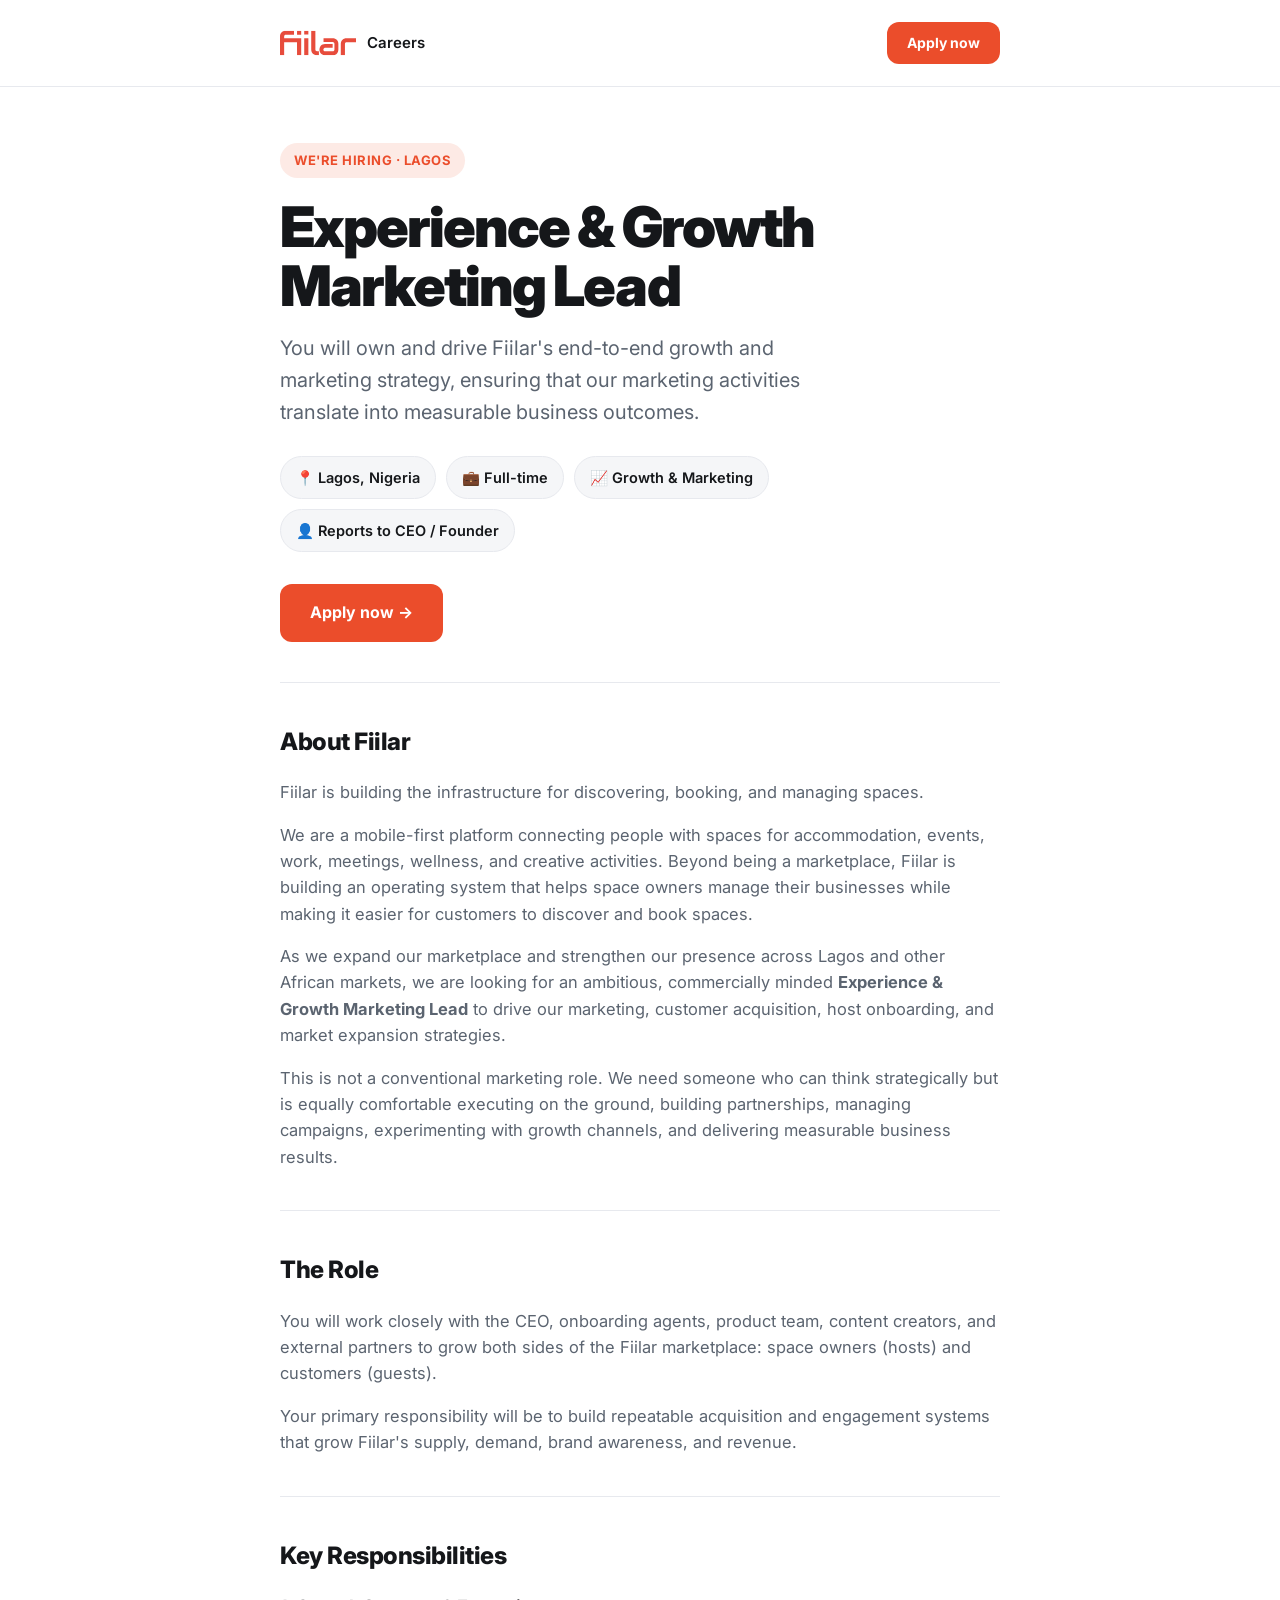
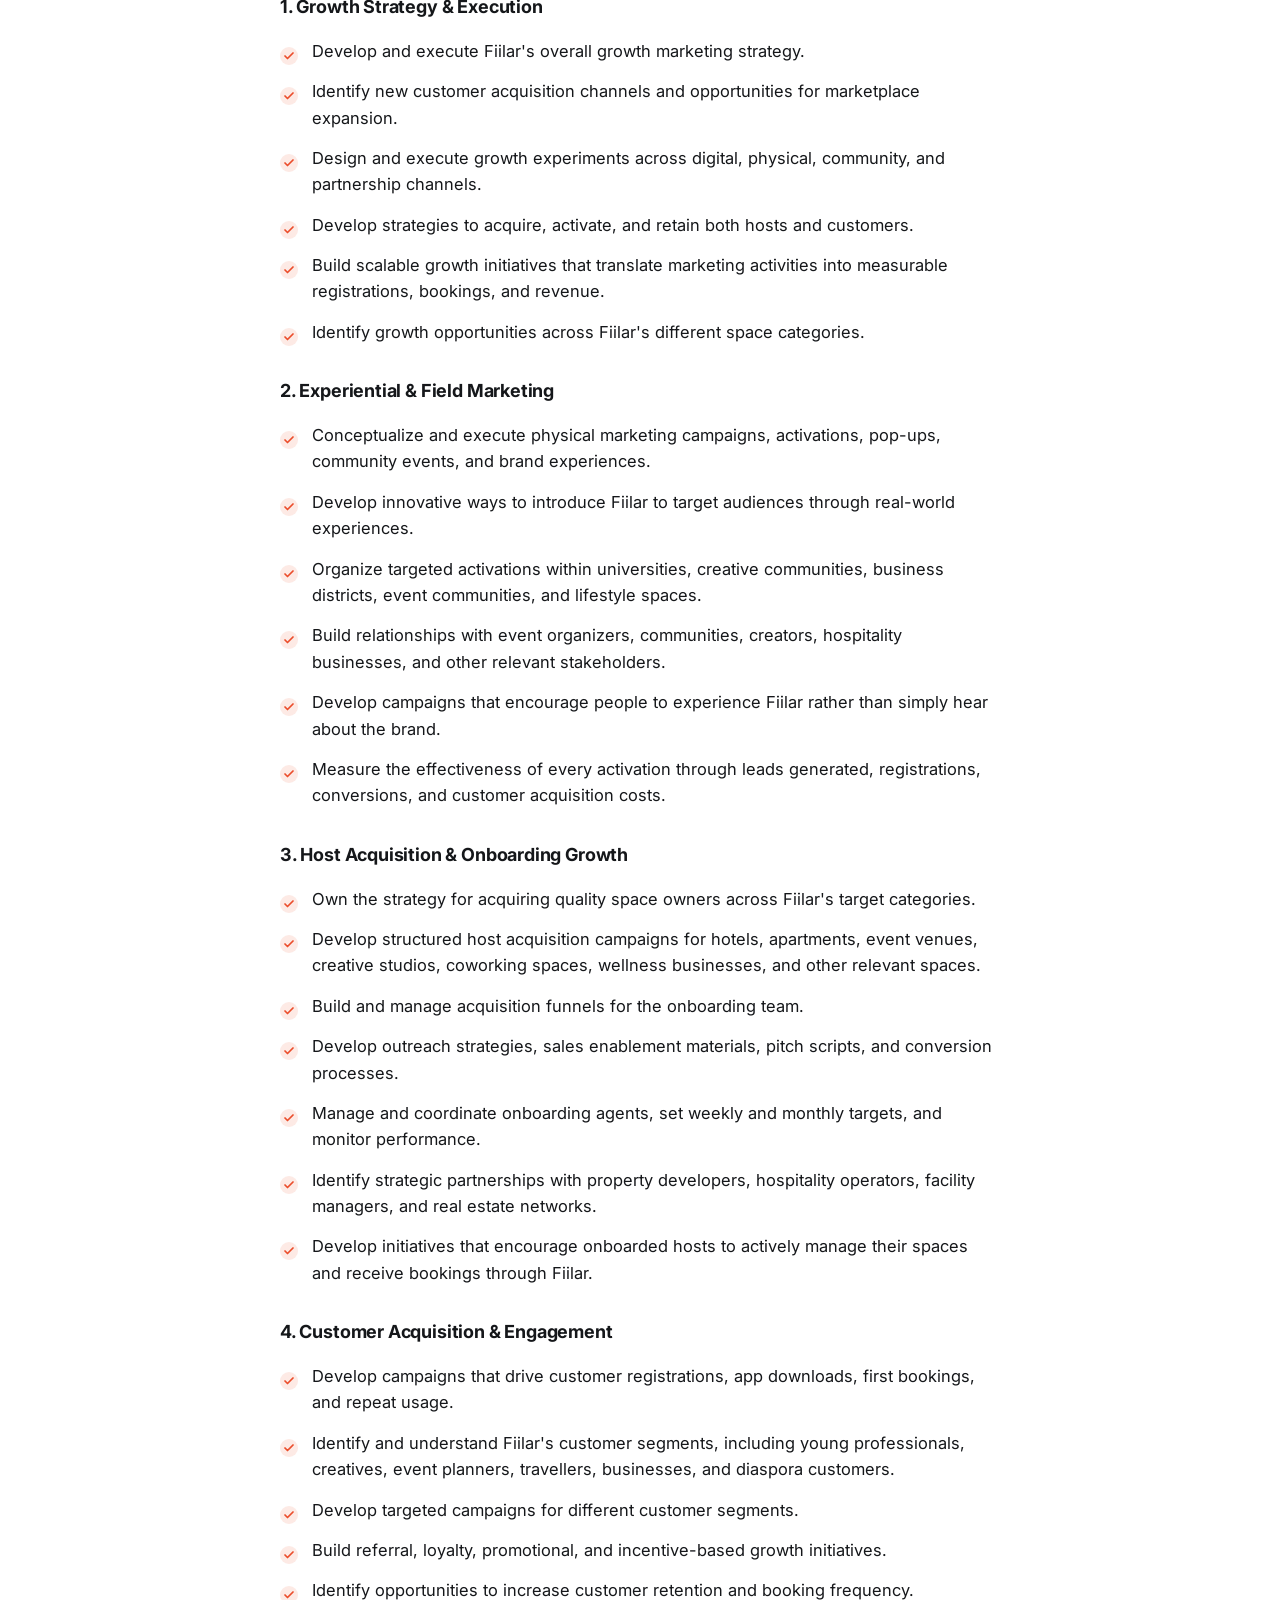
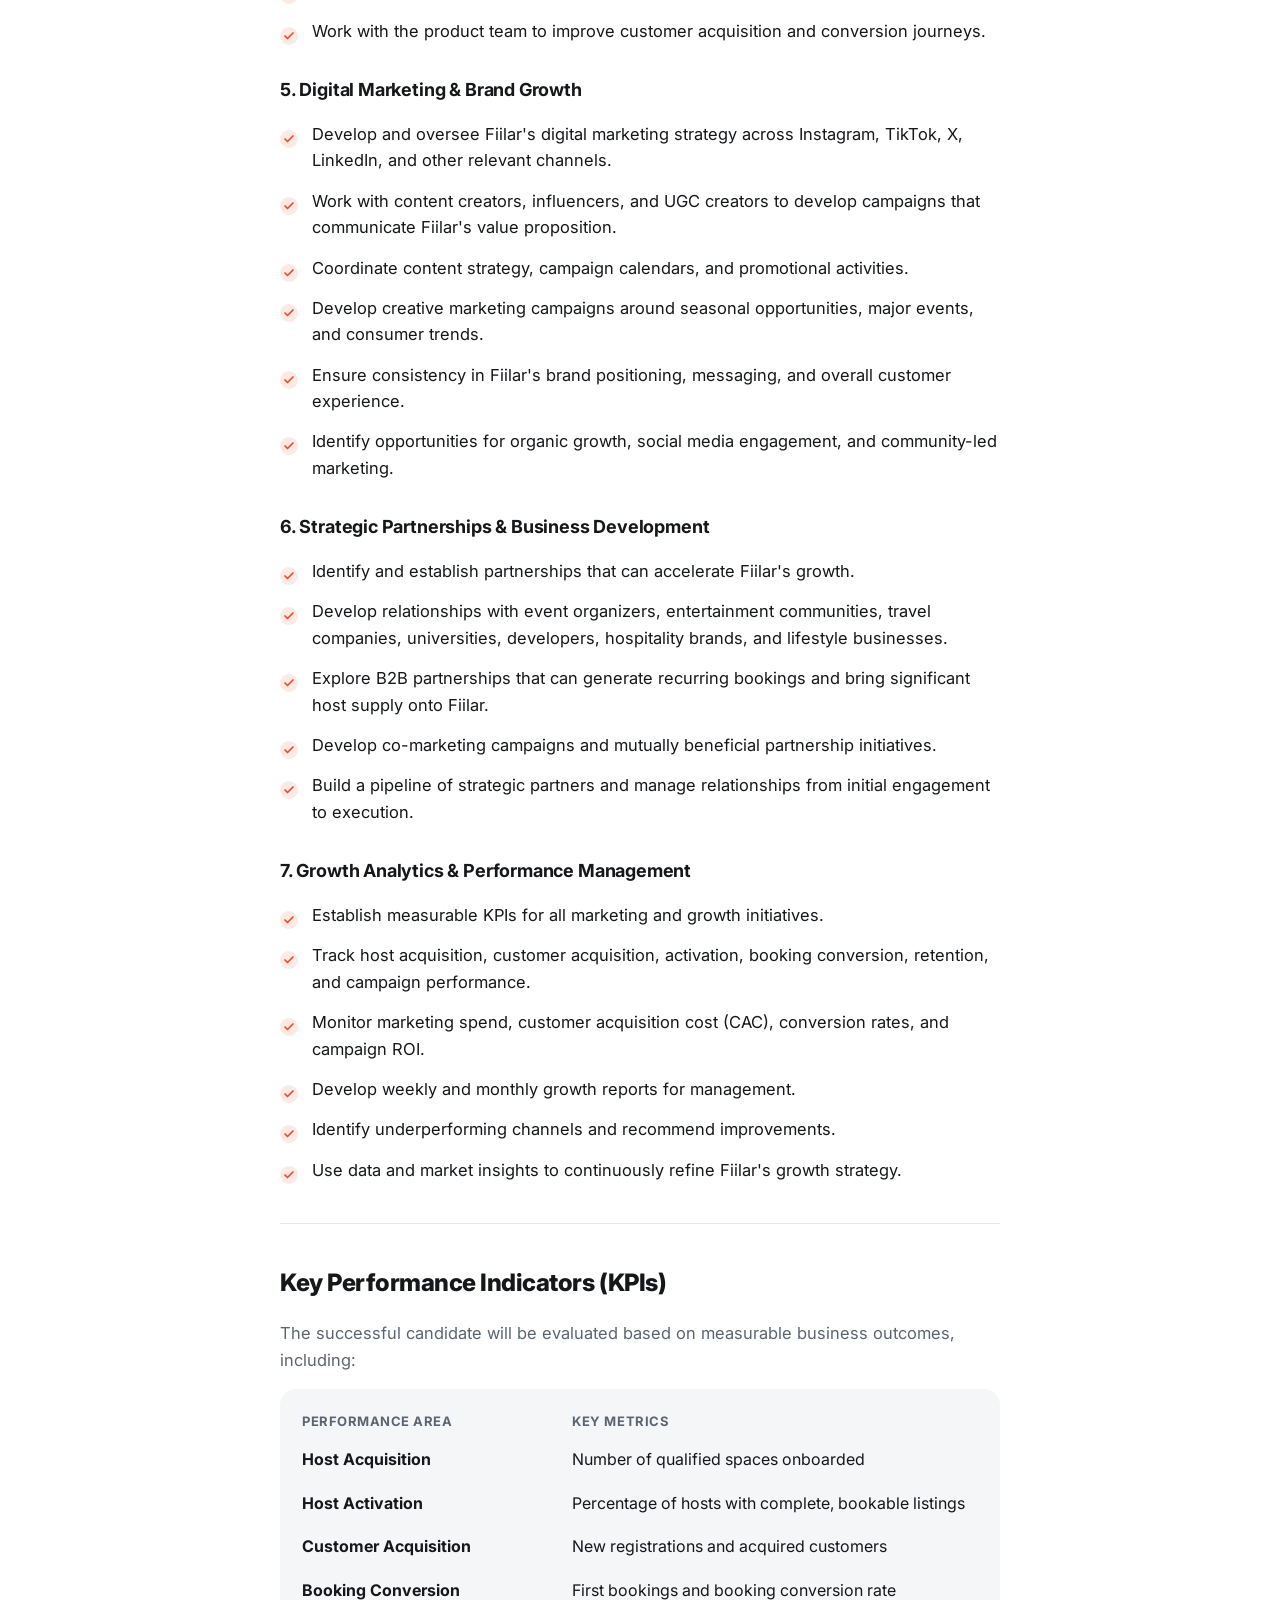
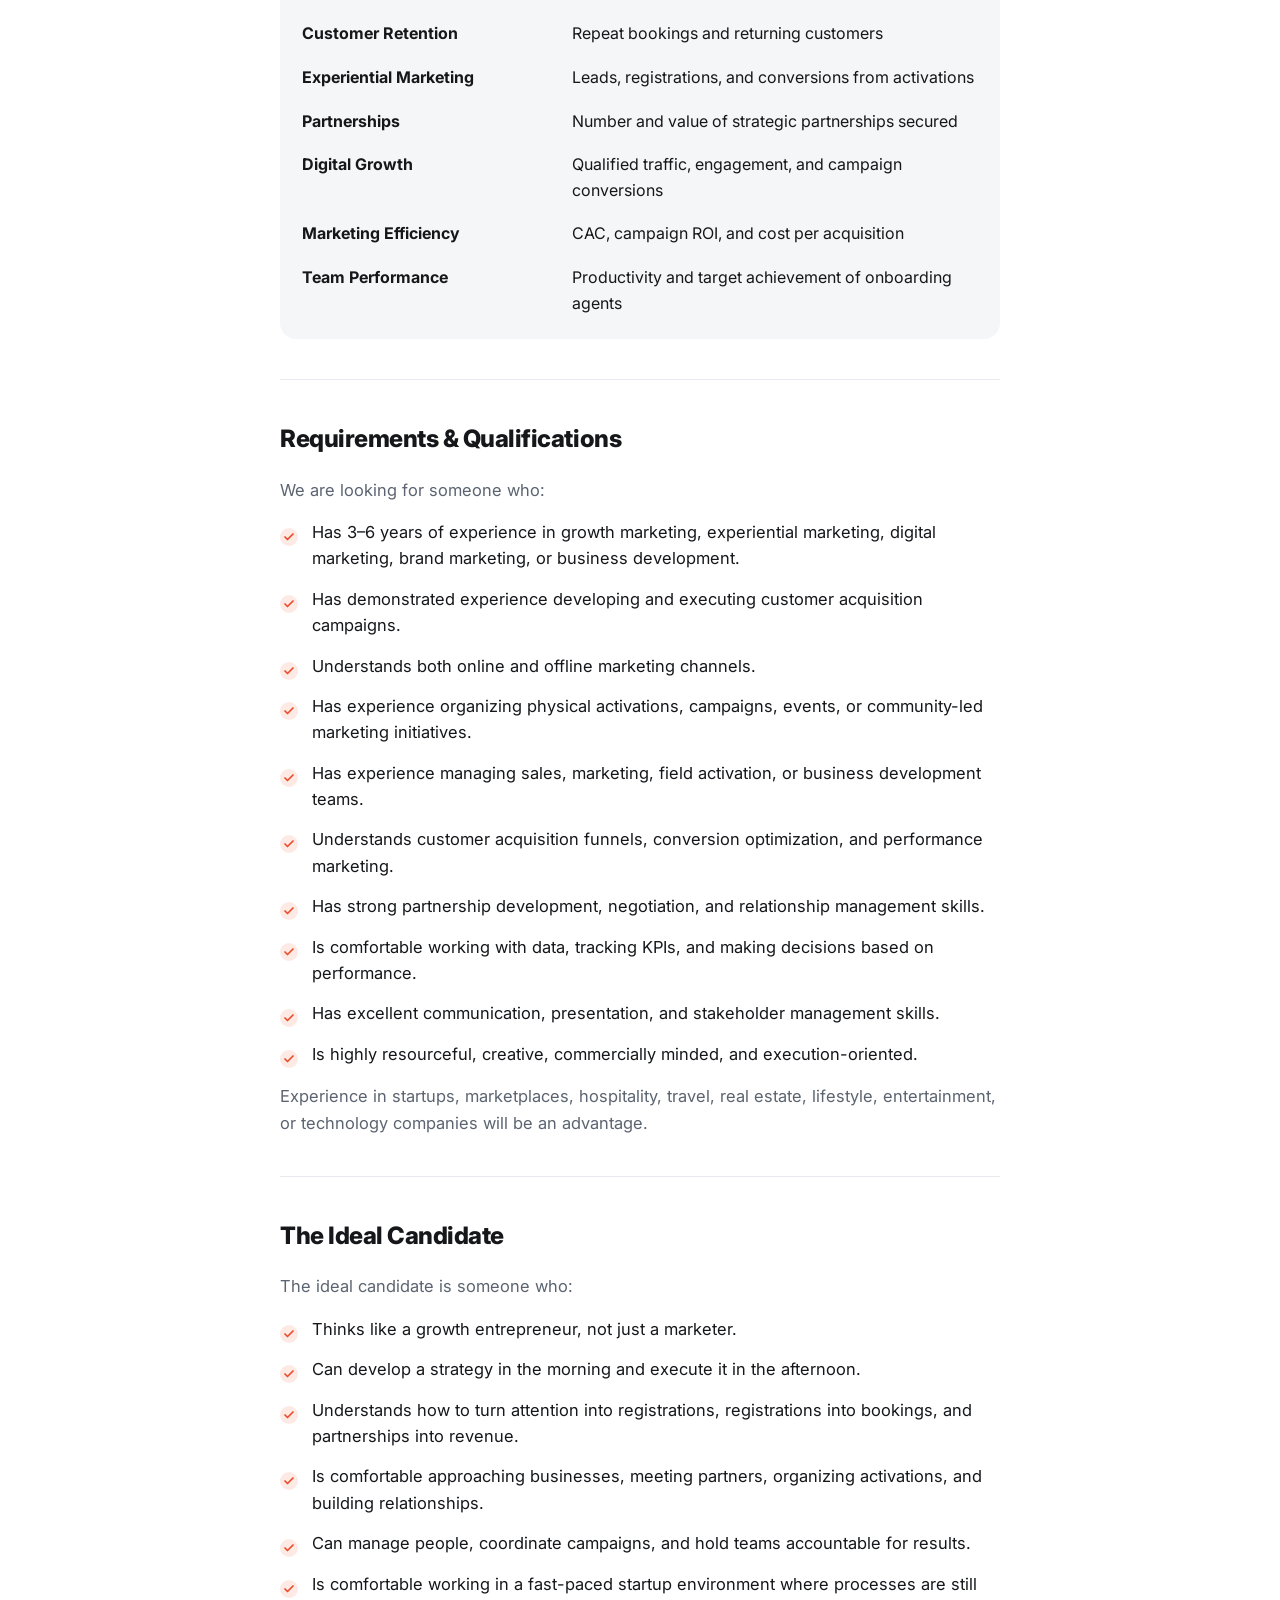
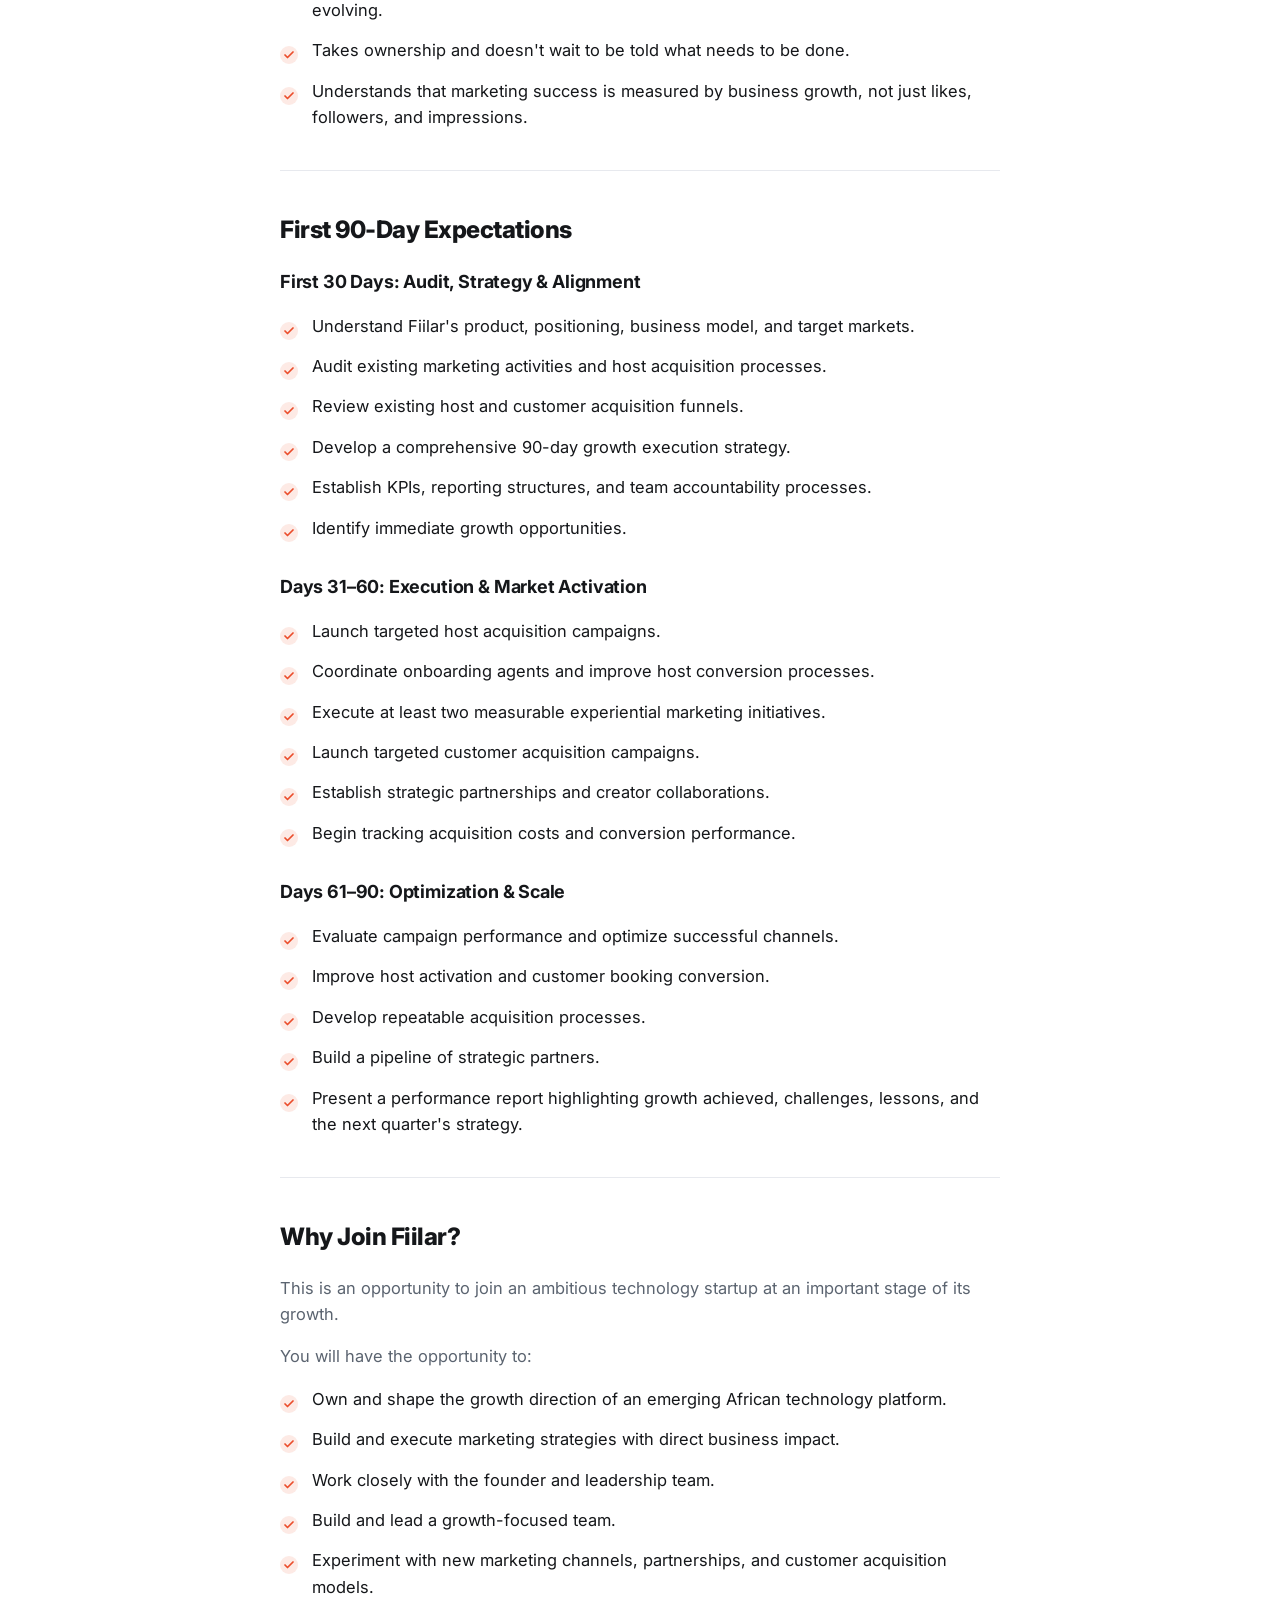
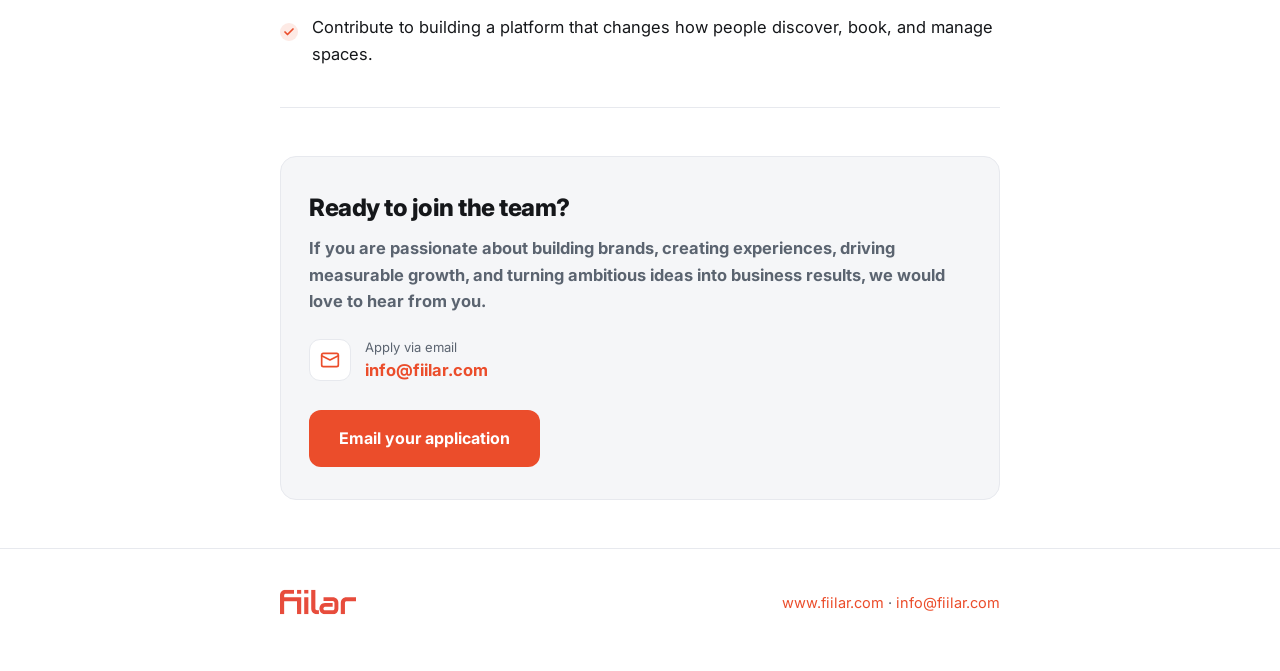
==== experience-growth-marketing-lead/index.html @ dc40046b "Add Experience & Growth Marketing Lead role and an open roles list The site was one hand-written pag" ====
<!DOCTYPE html>
<!-- Generated by build.mjs from jobs.mjs. Edit those, then run: node build.mjs -->
<html lang="en">
<head>
  <meta charset="UTF-8" />
  <meta name="viewport" content="width=device-width, initial-scale=1.0" />
  <title>Experience &amp; Growth Marketing Lead · Fiilar Careers (Lagos)</title>
  <link rel="icon" type="image/png" href="../logo-icon.png" />
  <meta name="description" content="Fiilar is hiring an Experience &amp; Growth Marketing Lead in Lagos. Full-time, reporting to the CEO. Own and drive Fiilar's end-to-end growth and marketing strategy. Apply now." />

  <meta property="og:title" content="We're hiring: Experience &amp; Growth Marketing Lead at Fiilar" />
  <meta property="og:description" content="Full-time · Lagos · Reports to the CEO. Own Fiilar's growth and marketing. Apply today." />
  <meta property="og:type" content="website" />

  <link rel="preconnect" href="https://fonts.googleapis.com" />
  <link rel="preconnect" href="https://fonts.gstatic.com" crossorigin />
  <link href="https://fonts.googleapis.com/css2?family=Inter:wght@400;500;600;700;800;900&display=swap" rel="stylesheet" />
  <link rel="stylesheet" href="../styles.css" />
</head>
<body>

  <header>
    <div class="wrap header-row">
      <a class="logo" href="../"><img src="../logo.svg" alt="Fiilar" /><span>Careers</span></a>
      <a class="cta" style="margin:0; padding:10px 20px; font-size:14px;" href="#apply">Apply now</a>
    </div>
  </header>

  <main>
    <div class="wrap">
      <section class="hero">
        <span class="tag">We're hiring · Lagos</span>
        <h1>Experience &amp; Growth Marketing Lead</h1>
        <p class="lede">You will own and drive Fiilar's end-to-end growth and marketing strategy, ensuring that our marketing activities translate into measurable business outcomes.</p>

        <div class="chips">
          <span class="chip">📍 Lagos, Nigeria</span>
          <span class="chip">💼 Full-time</span>
          <span class="chip">📈 Growth &amp; Marketing</span>
          <span class="chip">👤 Reports to CEO / Founder</span>
        </div>

        <a class="cta" href="#apply">Apply now →</a>
      </section>

      <section class="block">
        <h2>About Fiilar</h2>
        <p>Fiilar is building the infrastructure for discovering, booking, and managing spaces.</p>
        <p>We are a mobile-first platform connecting people with spaces for accommodation, events, work, meetings, wellness, and creative activities. Beyond being a marketplace, Fiilar is building an operating system that helps space owners manage their businesses while making it easier for customers to discover and book spaces.</p>
        <p>As we expand our marketplace and strengthen our presence across Lagos and other African markets, we are looking for an ambitious, commercially minded <strong>Experience &amp; Growth Marketing Lead</strong> to drive our marketing, customer acquisition, host onboarding, and market expansion strategies.</p>
        <p>This is not a conventional marketing role. We need someone who can think strategically but is equally comfortable executing on the ground, building partnerships, managing campaigns, experimenting with growth channels, and delivering measurable business results.</p>
      </section>

      <section class="block">
        <h2>The Role</h2>
        <p>You will work closely with the CEO, onboarding agents, product team, content creators, and external partners to grow both sides of the Fiilar marketplace: space owners (hosts) and customers (guests).</p>
        <p>Your primary responsibility will be to build repeatable acquisition and engagement systems that grow Fiilar's supply, demand, brand awareness, and revenue.</p>
      </section>

      <section class="block">
        <h2>Key Responsibilities</h2>
        <h3>1. Growth Strategy &amp; Execution</h3>
        <ul class="list">
          <li>Develop and execute Fiilar's overall growth marketing strategy.</li>
          <li>Identify new customer acquisition channels and opportunities for marketplace expansion.</li>
          <li>Design and execute growth experiments across digital, physical, community, and partnership channels.</li>
          <li>Develop strategies to acquire, activate, and retain both hosts and customers.</li>
          <li>Build scalable growth initiatives that translate marketing activities into measurable registrations, bookings, and revenue.</li>
          <li>Identify growth opportunities across Fiilar's different space categories.</li>
        </ul>
        <h3>2. Experiential &amp; Field Marketing</h3>
        <ul class="list">
          <li>Conceptualize and execute physical marketing campaigns, activations, pop-ups, community events, and brand experiences.</li>
          <li>Develop innovative ways to introduce Fiilar to target audiences through real-world experiences.</li>
          <li>Organize targeted activations within universities, creative communities, business districts, event communities, and lifestyle spaces.</li>
          <li>Build relationships with event organizers, communities, creators, hospitality businesses, and other relevant stakeholders.</li>
          <li>Develop campaigns that encourage people to experience Fiilar rather than simply hear about the brand.</li>
          <li>Measure the effectiveness of every activation through leads generated, registrations, conversions, and customer acquisition costs.</li>
        </ul>
        <h3>3. Host Acquisition &amp; Onboarding Growth</h3>
        <ul class="list">
          <li>Own the strategy for acquiring quality space owners across Fiilar's target categories.</li>
          <li>Develop structured host acquisition campaigns for hotels, apartments, event venues, creative studios, coworking spaces, wellness businesses, and other relevant spaces.</li>
          <li>Build and manage acquisition funnels for the onboarding team.</li>
          <li>Develop outreach strategies, sales enablement materials, pitch scripts, and conversion processes.</li>
          <li>Manage and coordinate onboarding agents, set weekly and monthly targets, and monitor performance.</li>
          <li>Identify strategic partnerships with property developers, hospitality operators, facility managers, and real estate networks.</li>
          <li>Develop initiatives that encourage onboarded hosts to actively manage their spaces and receive bookings through Fiilar.</li>
        </ul>
        <h3>4. Customer Acquisition &amp; Engagement</h3>
        <ul class="list">
          <li>Develop campaigns that drive customer registrations, app downloads, first bookings, and repeat usage.</li>
          <li>Identify and understand Fiilar's customer segments, including young professionals, creatives, event planners, travellers, businesses, and diaspora customers.</li>
          <li>Develop targeted campaigns for different customer segments.</li>
          <li>Build referral, loyalty, promotional, and incentive-based growth initiatives.</li>
          <li>Identify opportunities to increase customer retention and booking frequency.</li>
          <li>Work with the product team to improve customer acquisition and conversion journeys.</li>
        </ul>
        <h3>5. Digital Marketing &amp; Brand Growth</h3>
        <ul class="list">
          <li>Develop and oversee Fiilar's digital marketing strategy across Instagram, TikTok, X, LinkedIn, and other relevant channels.</li>
          <li>Work with content creators, influencers, and UGC creators to develop campaigns that communicate Fiilar's value proposition.</li>
          <li>Coordinate content strategy, campaign calendars, and promotional activities.</li>
          <li>Develop creative marketing campaigns around seasonal opportunities, major events, and consumer trends.</li>
          <li>Ensure consistency in Fiilar's brand positioning, messaging, and overall customer experience.</li>
          <li>Identify opportunities for organic growth, social media engagement, and community-led marketing.</li>
        </ul>
        <h3>6. Strategic Partnerships &amp; Business Development</h3>
        <ul class="list">
          <li>Identify and establish partnerships that can accelerate Fiilar's growth.</li>
          <li>Develop relationships with event organizers, entertainment communities, travel companies, universities, developers, hospitality brands, and lifestyle businesses.</li>
          <li>Explore B2B partnerships that can generate recurring bookings and bring significant host supply onto Fiilar.</li>
          <li>Develop co-marketing campaigns and mutually beneficial partnership initiatives.</li>
          <li>Build a pipeline of strategic partners and manage relationships from initial engagement to execution.</li>
        </ul>
        <h3>7. Growth Analytics &amp; Performance Management</h3>
        <ul class="list">
          <li>Establish measurable KPIs for all marketing and growth initiatives.</li>
          <li>Track host acquisition, customer acquisition, activation, booking conversion, retention, and campaign performance.</li>
          <li>Monitor marketing spend, customer acquisition cost (CAC), conversion rates, and campaign ROI.</li>
          <li>Develop weekly and monthly growth reports for management.</li>
          <li>Identify underperforming channels and recommend improvements.</li>
          <li>Use data and market insights to continuously refine Fiilar's growth strategy.</li>
        </ul>
      </section>

      <section class="block">
        <h2>Key Performance Indicators (KPIs)</h2>
        <p>The successful candidate will be evaluated based on measurable business outcomes, including:</p>
        <div class="table-wrap">
          <table class="data-table">
            <thead><tr><th>Performance Area</th><th>Key Metrics</th></tr></thead>
            <tbody>
              <tr><td>Host Acquisition</td><td>Number of qualified spaces onboarded</td></tr>
              <tr><td>Host Activation</td><td>Percentage of hosts with complete, bookable listings</td></tr>
              <tr><td>Customer Acquisition</td><td>New registrations and acquired customers</td></tr>
              <tr><td>Booking Conversion</td><td>First bookings and booking conversion rate</td></tr>
              <tr><td>Customer Retention</td><td>Repeat bookings and returning customers</td></tr>
              <tr><td>Experiential Marketing</td><td>Leads, registrations, and conversions from activations</td></tr>
              <tr><td>Partnerships</td><td>Number and value of strategic partnerships secured</td></tr>
              <tr><td>Digital Growth</td><td>Qualified traffic, engagement, and campaign conversions</td></tr>
              <tr><td>Marketing Efficiency</td><td>CAC, campaign ROI, and cost per acquisition</td></tr>
              <tr><td>Team Performance</td><td>Productivity and target achievement of onboarding agents</td></tr>
            </tbody>
          </table>
        </div>
      </section>

      <section class="block">
        <h2>Requirements &amp; Qualifications</h2>
        <p>We are looking for someone who:</p>
        <ul class="list">
          <li>Has 3–6 years of experience in growth marketing, experiential marketing, digital marketing, brand marketing, or business development.</li>
          <li>Has demonstrated experience developing and executing customer acquisition campaigns.</li>
          <li>Understands both online and offline marketing channels.</li>
          <li>Has experience organizing physical activations, campaigns, events, or community-led marketing initiatives.</li>
          <li>Has experience managing sales, marketing, field activation, or business development teams.</li>
          <li>Understands customer acquisition funnels, conversion optimization, and performance marketing.</li>
          <li>Has strong partnership development, negotiation, and relationship management skills.</li>
          <li>Is comfortable working with data, tracking KPIs, and making decisions based on performance.</li>
          <li>Has excellent communication, presentation, and stakeholder management skills.</li>
          <li>Is highly resourceful, creative, commercially minded, and execution-oriented.</li>
        </ul>
        <p>Experience in startups, marketplaces, hospitality, travel, real estate, lifestyle, entertainment, or technology companies will be an advantage.</p>
      </section>

      <section class="block">
        <h2>The Ideal Candidate</h2>
        <p>The ideal candidate is someone who:</p>
        <ul class="list">
          <li>Thinks like a growth entrepreneur, not just a marketer.</li>
          <li>Can develop a strategy in the morning and execute it in the afternoon.</li>
          <li>Understands how to turn attention into registrations, registrations into bookings, and partnerships into revenue.</li>
          <li>Is comfortable approaching businesses, meeting partners, organizing activations, and building relationships.</li>
          <li>Can manage people, coordinate campaigns, and hold teams accountable for results.</li>
          <li>Is comfortable working in a fast-paced startup environment where processes are still evolving.</li>
          <li>Takes ownership and doesn't wait to be told what needs to be done.</li>
          <li>Understands that marketing success is measured by business growth, not just likes, followers, and impressions.</li>
        </ul>
      </section>

      <section class="block">
        <h2>First 90-Day Expectations</h2>
        <h3>First 30 Days: Audit, Strategy &amp; Alignment</h3>
        <ul class="list">
          <li>Understand Fiilar's product, positioning, business model, and target markets.</li>
          <li>Audit existing marketing activities and host acquisition processes.</li>
          <li>Review existing host and customer acquisition funnels.</li>
          <li>Develop a comprehensive 90-day growth execution strategy.</li>
          <li>Establish KPIs, reporting structures, and team accountability processes.</li>
          <li>Identify immediate growth opportunities.</li>
        </ul>
        <h3>Days 31–60: Execution &amp; Market Activation</h3>
        <ul class="list">
          <li>Launch targeted host acquisition campaigns.</li>
          <li>Coordinate onboarding agents and improve host conversion processes.</li>
          <li>Execute at least two measurable experiential marketing initiatives.</li>
          <li>Launch targeted customer acquisition campaigns.</li>
          <li>Establish strategic partnerships and creator collaborations.</li>
          <li>Begin tracking acquisition costs and conversion performance.</li>
        </ul>
        <h3>Days 61–90: Optimization &amp; Scale</h3>
        <ul class="list">
          <li>Evaluate campaign performance and optimize successful channels.</li>
          <li>Improve host activation and customer booking conversion.</li>
          <li>Develop repeatable acquisition processes.</li>
          <li>Build a pipeline of strategic partners.</li>
          <li>Present a performance report highlighting growth achieved, challenges, lessons, and the next quarter's strategy.</li>
        </ul>
      </section>

      <section class="block">
        <h2>Why Join Fiilar?</h2>
        <p>This is an opportunity to join an ambitious technology startup at an important stage of its growth.</p>
        <p>You will have the opportunity to:</p>
        <ul class="list">
          <li>Own and shape the growth direction of an emerging African technology platform.</li>
          <li>Build and execute marketing strategies with direct business impact.</li>
          <li>Work closely with the founder and leadership team.</li>
          <li>Build and lead a growth-focused team.</li>
          <li>Experiment with new marketing channels, partnerships, and customer acquisition models.</li>
          <li>Contribute to building a platform that changes how people discover, book, and manage spaces.</li>
        </ul>
      </section>

      <section class="block" id="apply">
        <div class="apply-card">
          <h2>Ready to join the team?</h2>
          <p><strong>If you are passionate about building brands, creating experiences, driving measurable growth, and turning ambitious ideas into business results, we would love to hear from you.</strong></p>

          <div class="apply-methods">
            <div class="apply-row">
              <div class="ic">
                <svg width="20" height="20" viewBox="0 0 24 24" fill="none" stroke="currentColor" stroke-width="2" stroke-linecap="round" stroke-linejoin="round"><rect x="2" y="4" width="20" height="16" rx="2"/><path d="m22 7-10 5L2 7"/></svg>
              </div>
              <div>
                <div class="label">Apply via email</div>
                <div class="val"><a href="mailto:info@fiilar.com?subject=Application%3A%20Experience%20%26%20Growth%20Marketing%20Lead%20(Lagos)">info@fiilar.com</a></div>
              </div>
            </div>
          </div>

          <div class="btns">
            <a class="cta" style="margin-top:0;" href="mailto:info@fiilar.com?subject=Application%3A%20Experience%20%26%20Growth%20Marketing%20Lead%20(Lagos)&amp;body=Hi%20Fiilar%20team%2C%0A%0AI'd%20like%20to%20apply%20for%20the%20Experience%20%26%20Growth%20Marketing%20Lead%20role.%0A%0AName%3A%0APhone%3A%0ALocation%20in%20Lagos%3A%0AA%20bit%20about%20me%3A%0A">Email your application</a>
          </div>
        </div>
      </section>
    </div>
  </main>

  <footer>
    <div class="wrap footer-row">
      <div class="logo"><img src="../logo.svg" alt="Fiilar" /></div>
      <div>
        <a href="https://www.fiilar.com" target="_blank" rel="noopener">www.fiilar.com</a> ·
        <a href="mailto:info@fiilar.com">info@fiilar.com</a>
      </div>
    </div>
  </footer>

</body>
</html>
---- styles.css ----
:root {
  --brand: #EB4D2B;
  --brand-dark: #cf3f20;
  --ink: #15171a;
  --grey: #5b6470;
  --line: #e7e9ee;
  --bg-soft: #f5f6f8;
  --radius: 16px;
}
* { box-sizing: border-box; margin: 0; padding: 0; }
html { scroll-behavior: smooth; }
body {
  font-family: 'Inter', -apple-system, BlinkMacSystemFont, 'Segoe UI', Roboto, sans-serif;
  color: var(--ink);
  background: #fff;
  line-height: 1.6;
  -webkit-font-smoothing: antialiased;
}
.wrap { max-width: 760px; margin: 0 auto; padding: 0 20px; }
a { color: var(--brand); text-decoration: none; }

/* Header */
header { padding: 22px 0; border-bottom: 1px solid var(--line); position: sticky; top: 0; z-index: 10; background: #fff; }
#apply { scroll-margin-top: 88px; }
.header-row { display: flex; align-items: center; justify-content: space-between; }
.logo { display: inline-flex; align-items: center; gap: 11px; }
.logo img { height: 26px; width: auto; display: block; }
.logo span { color: var(--ink); font-weight: 600; font-size: 15px; }

/* Hero */
.hero { padding: 56px 0 40px; }
.tag {
  display: inline-block; background: #fdeae5; color: var(--brand);
  font-weight: 700; font-size: 13px; letter-spacing: 0.04em; text-transform: uppercase;
  padding: 7px 14px; border-radius: 999px; margin-bottom: 20px;
}
h1 { font-size: clamp(36px, 8vw, 56px); font-weight: 900; letter-spacing: -0.035em; line-height: 1.05; }
.lede { font-size: clamp(17px, 2.4vw, 20px); color: var(--grey); margin-top: 16px; max-width: 560px; }

.chips { display: flex; flex-wrap: wrap; gap: 10px; margin-top: 28px; }
.chip {
  display: inline-flex; align-items: center; gap: 7px;
  background: var(--bg-soft); border: 1px solid var(--line);
  padding: 9px 15px; border-radius: 999px; font-weight: 600; font-size: 14.5px;
}
.chip.pay { background: var(--brand); color: #fff; border-color: var(--brand); }

.cta {
  display: inline-flex; align-items: center; gap: 10px;
  background: var(--brand); color: #fff; font-weight: 700; font-size: 16px;
  padding: 16px 30px; border-radius: 12px; margin-top: 32px;
  transition: background .15s ease, transform .15s ease;
}
.cta:hover { background: var(--brand-dark); transform: translateY(-1px); }
.cta.secondary { background: var(--ink); }
.cta.secondary:hover { background: #000; }

/* Sections */
section.block { padding: 40px 0; border-top: 1px solid var(--line); }
h2 { font-size: 24px; font-weight: 800; letter-spacing: -0.02em; margin-bottom: 18px; }
.block p { color: var(--grey); font-size: 16.5px; }

ul.list { list-style: none; display: grid; gap: 14px; }
ul.list li { position: relative; padding-left: 32px; font-size: 16.5px; color: var(--ink); }
ul.list li::before {
  content: ""; position: absolute; left: 0; top: 9px;
  width: 18px; height: 18px; border-radius: 50%;
  background: #fdeae5;
  background-image: url("data:image/svg+xml,%3Csvg xmlns='http://www.w3.org/2000/svg' width='12' height='12' viewBox='0 0 24 24' fill='none' stroke='%23EB4D2B' stroke-width='3.5' stroke-linecap='round' stroke-linejoin='round'%3E%3Cpolyline points='20 6 9 17 4 12'/%3E%3C/svg%3E");
  background-repeat: no-repeat; background-position: center;
}
ul.list li strong { font-weight: 700; }

/* Apply card */
.apply-card {
  background: var(--bg-soft); border: 1px solid var(--line);
  border-radius: var(--radius); padding: 32px 28px; margin-top: 8px;
}
.apply-card h2 { margin-bottom: 8px; }
.apply-methods { display: grid; gap: 14px; margin-top: 22px; }
.apply-row { display: flex; align-items: center; gap: 14px; font-size: 16px; }
.apply-row .ic {
  width: 42px; height: 42px; flex: none; border-radius: 11px; background: #fff;
  border: 1px solid var(--line); display: grid; place-items: center; color: var(--brand);
}
.apply-row .label { font-size: 13px; color: var(--grey); }
.apply-row .val { font-weight: 700; font-size: 16.5px; color: var(--ink); }
.btns { display: flex; flex-wrap: wrap; gap: 12px; margin-top: 26px; }

/* Footer */
footer { padding: 40px 0 56px; border-top: 1px solid var(--line); margin-top: 8px; color: var(--grey); font-size: 14.5px; }
.footer-row { display: flex; flex-wrap: wrap; justify-content: space-between; gap: 12px; align-items: center; }
footer .logo { font-size: 19px; }

/* Longer roles: sub-headings, several paragraphs, tables */
.block > * + * { margin-top: 16px; }
.block h3 { font-size: 18px; font-weight: 700; letter-spacing: -0.01em; margin: 32px 0 14px; }
.block h2 + h3 { margin-top: 0; }
.table-wrap { background: var(--bg-soft); border-radius: var(--radius); padding: 10px 22px 14px; overflow-x: auto; }
.data-table { width: 100%; border-collapse: collapse; font-size: 16px; }
.data-table th { text-align: left; font-size: 13px; font-weight: 700; color: var(--grey); text-transform: uppercase; letter-spacing: 0.04em; padding: 12px 0 6px; }
.data-table td { padding: 9px 0; vertical-align: top; }
.data-table td:first-child { font-weight: 700; width: 40%; padding-right: 20px; }

/* Open roles list */
.roles { display: grid; gap: 14px; }
.role { display: block; background: var(--bg-soft); border-radius: var(--radius); padding: 26px 24px; color: var(--ink); transition: background .15s ease; }
.role:hover { background: #eceef2; }
.role h2 { margin-bottom: 0; }
.role .chips { margin-top: 16px; }
.role .chip:not(.pay) { background: #fff; }
.role .more { display: inline-block; margin-top: 18px; font-weight: 700; }
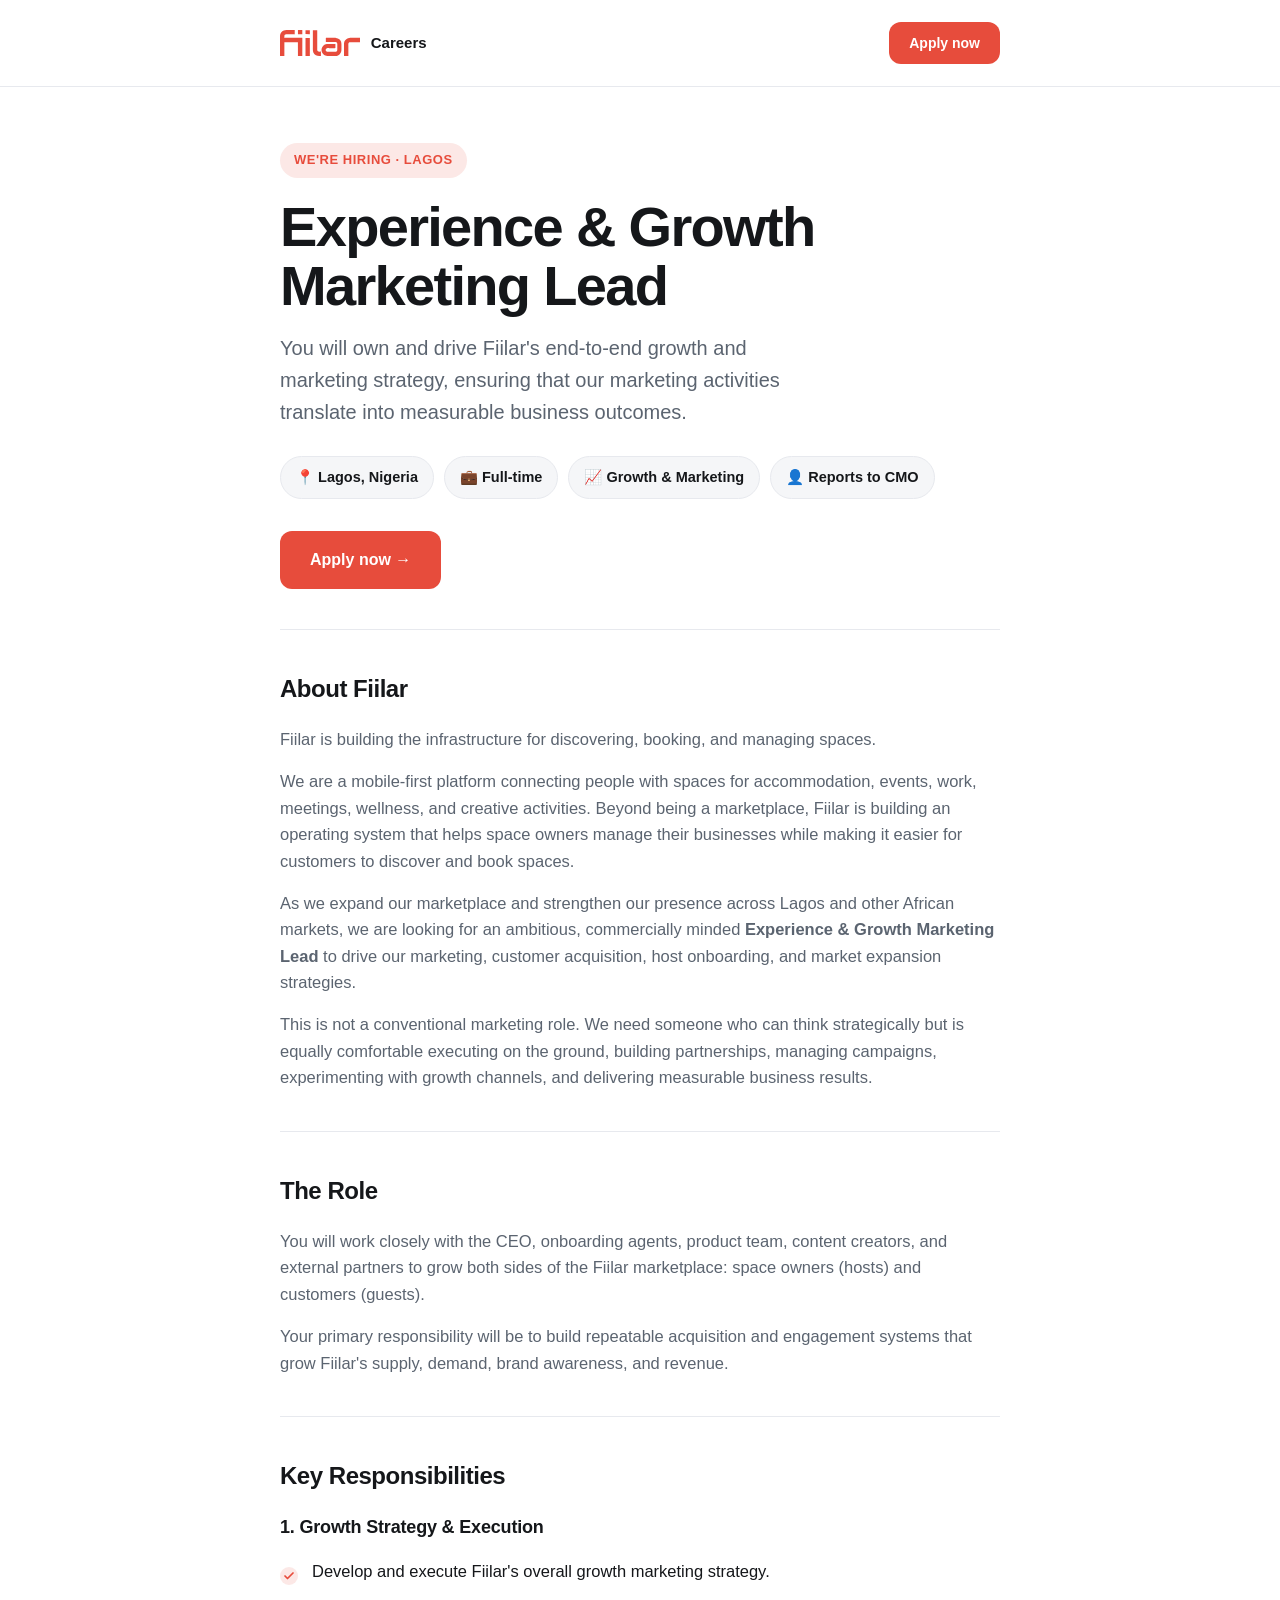
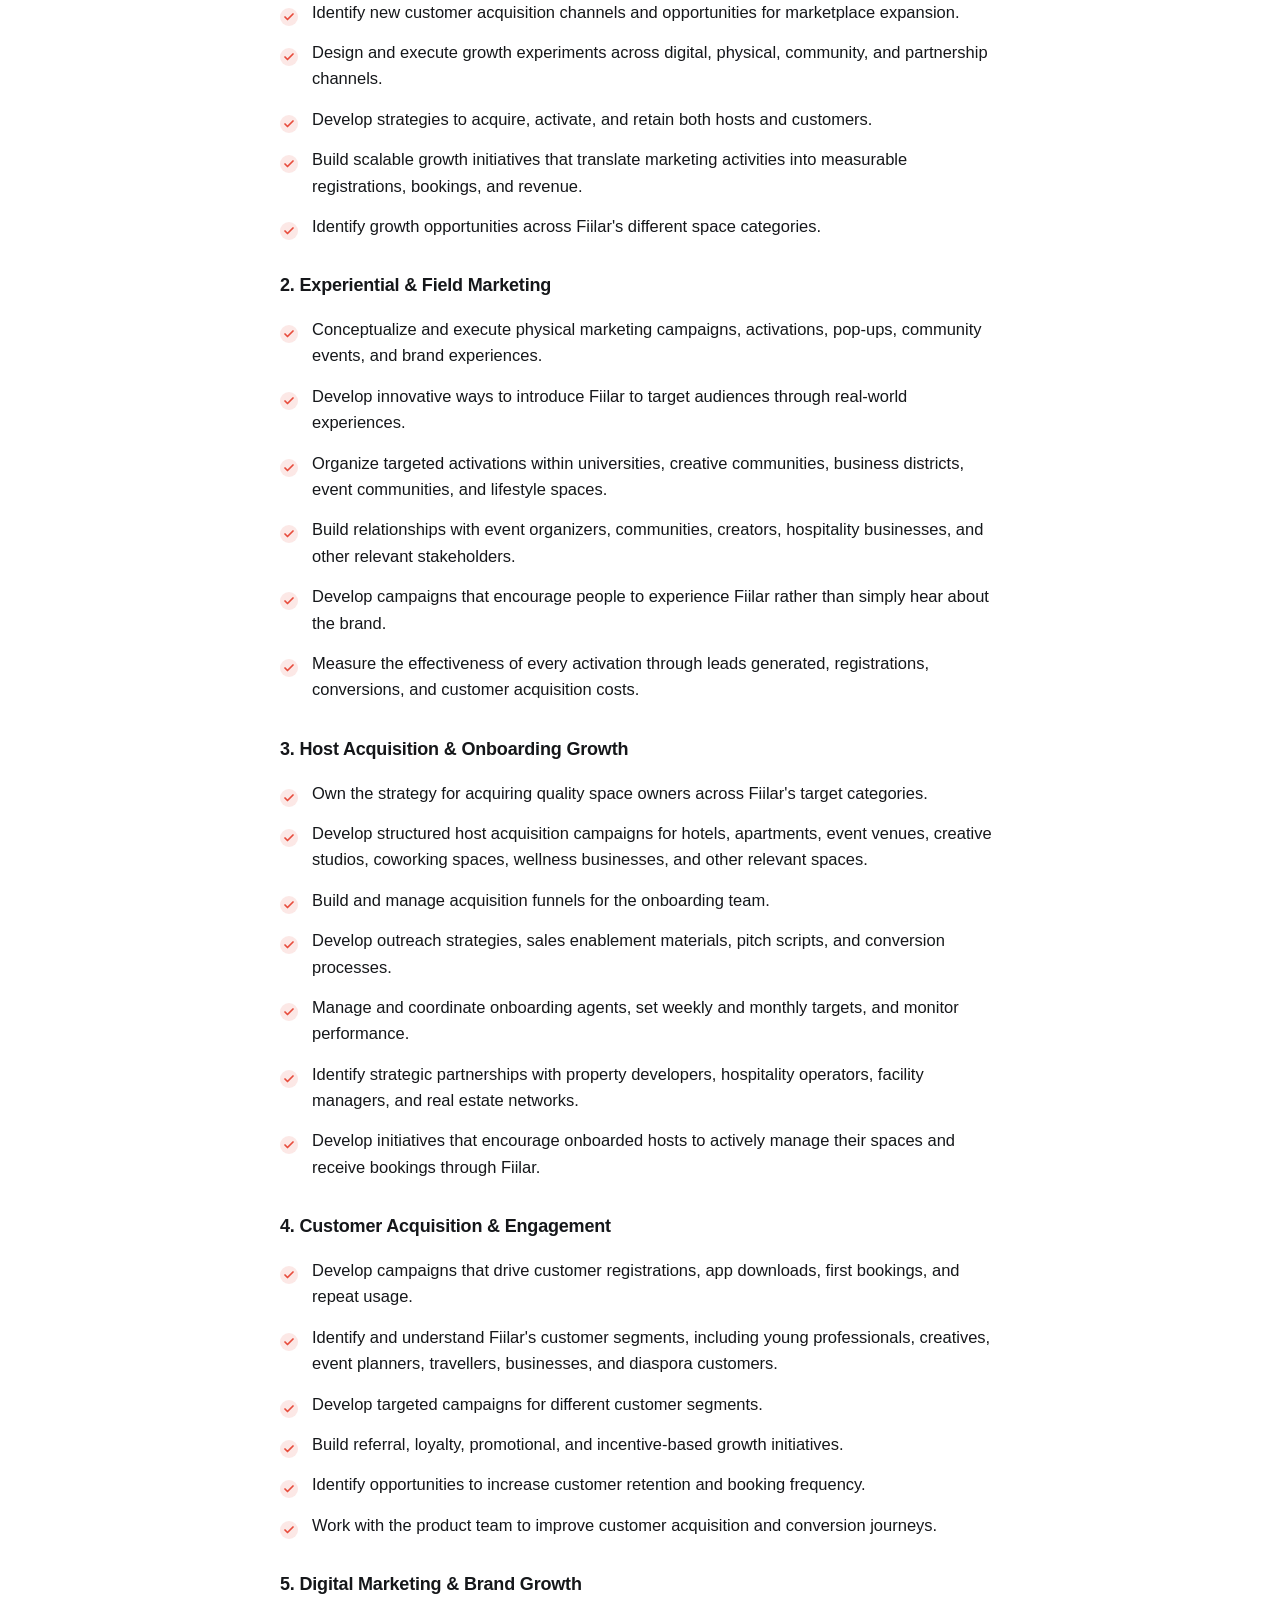
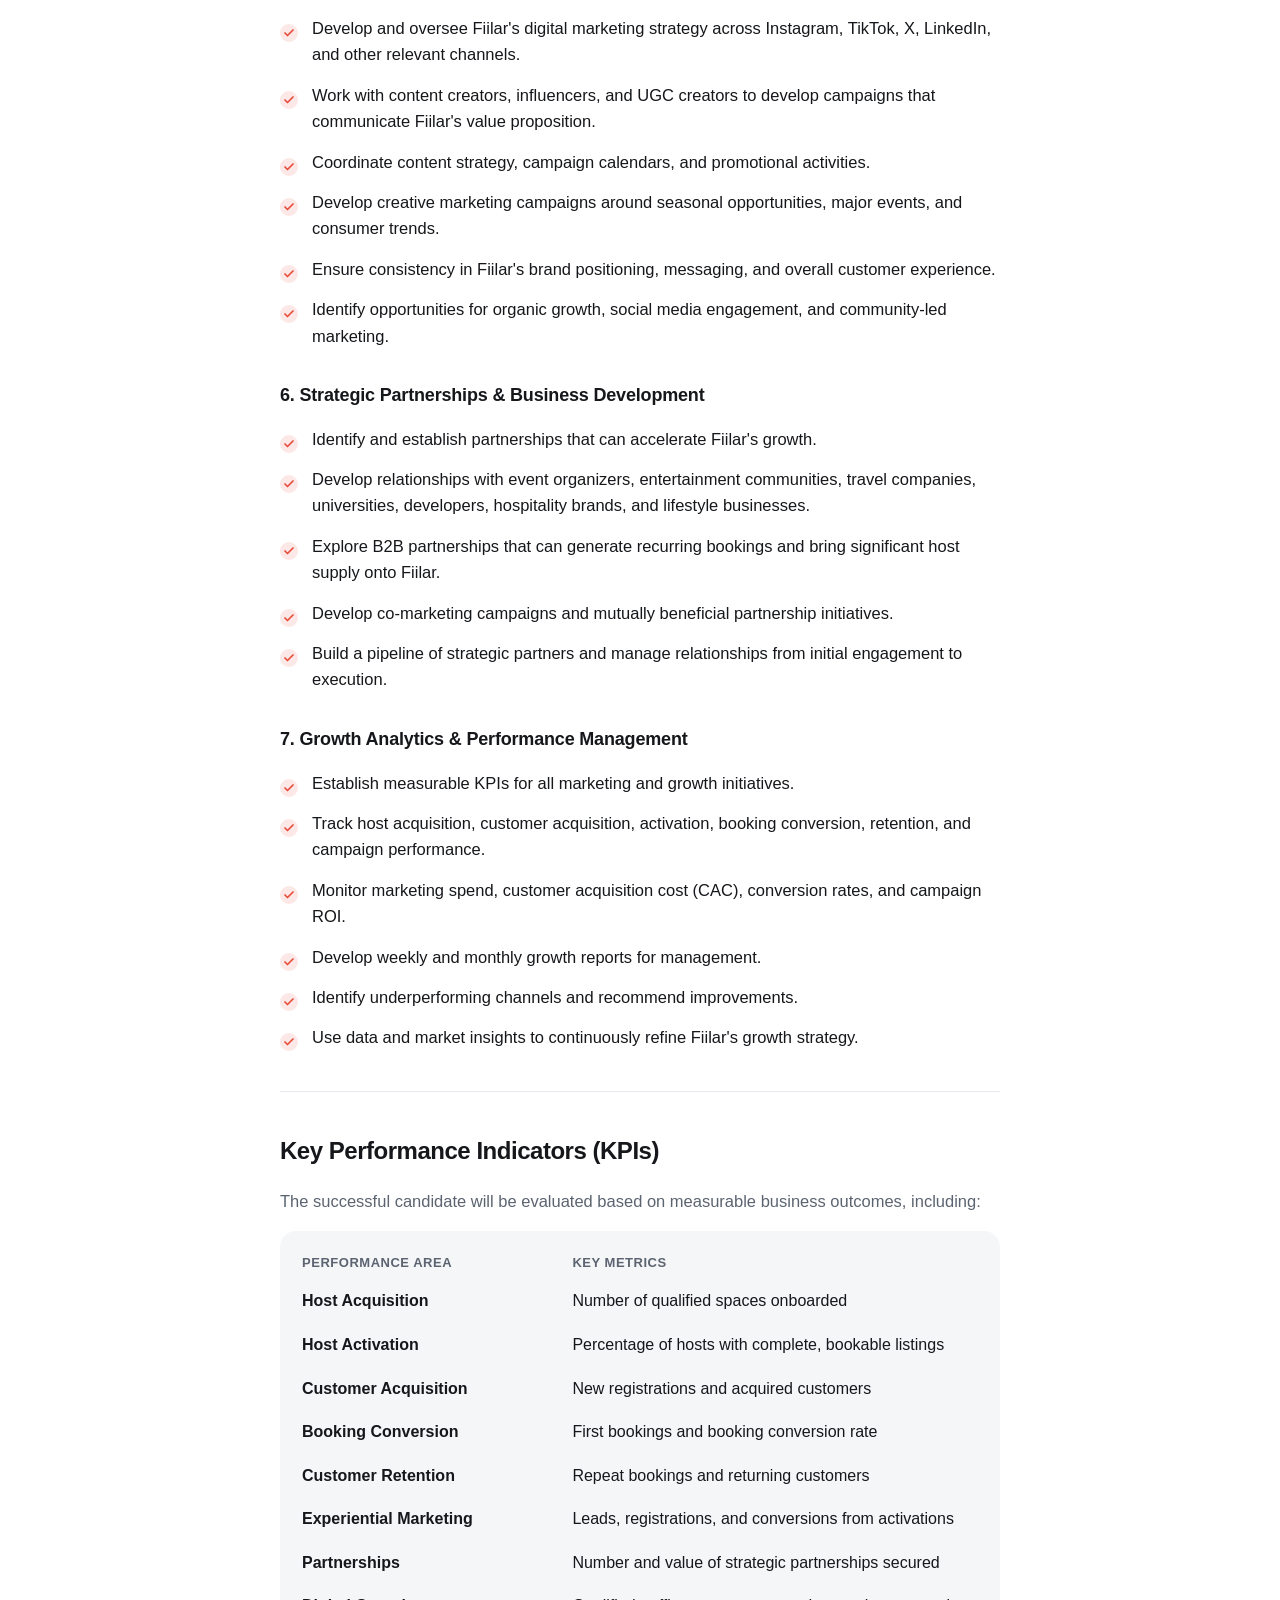
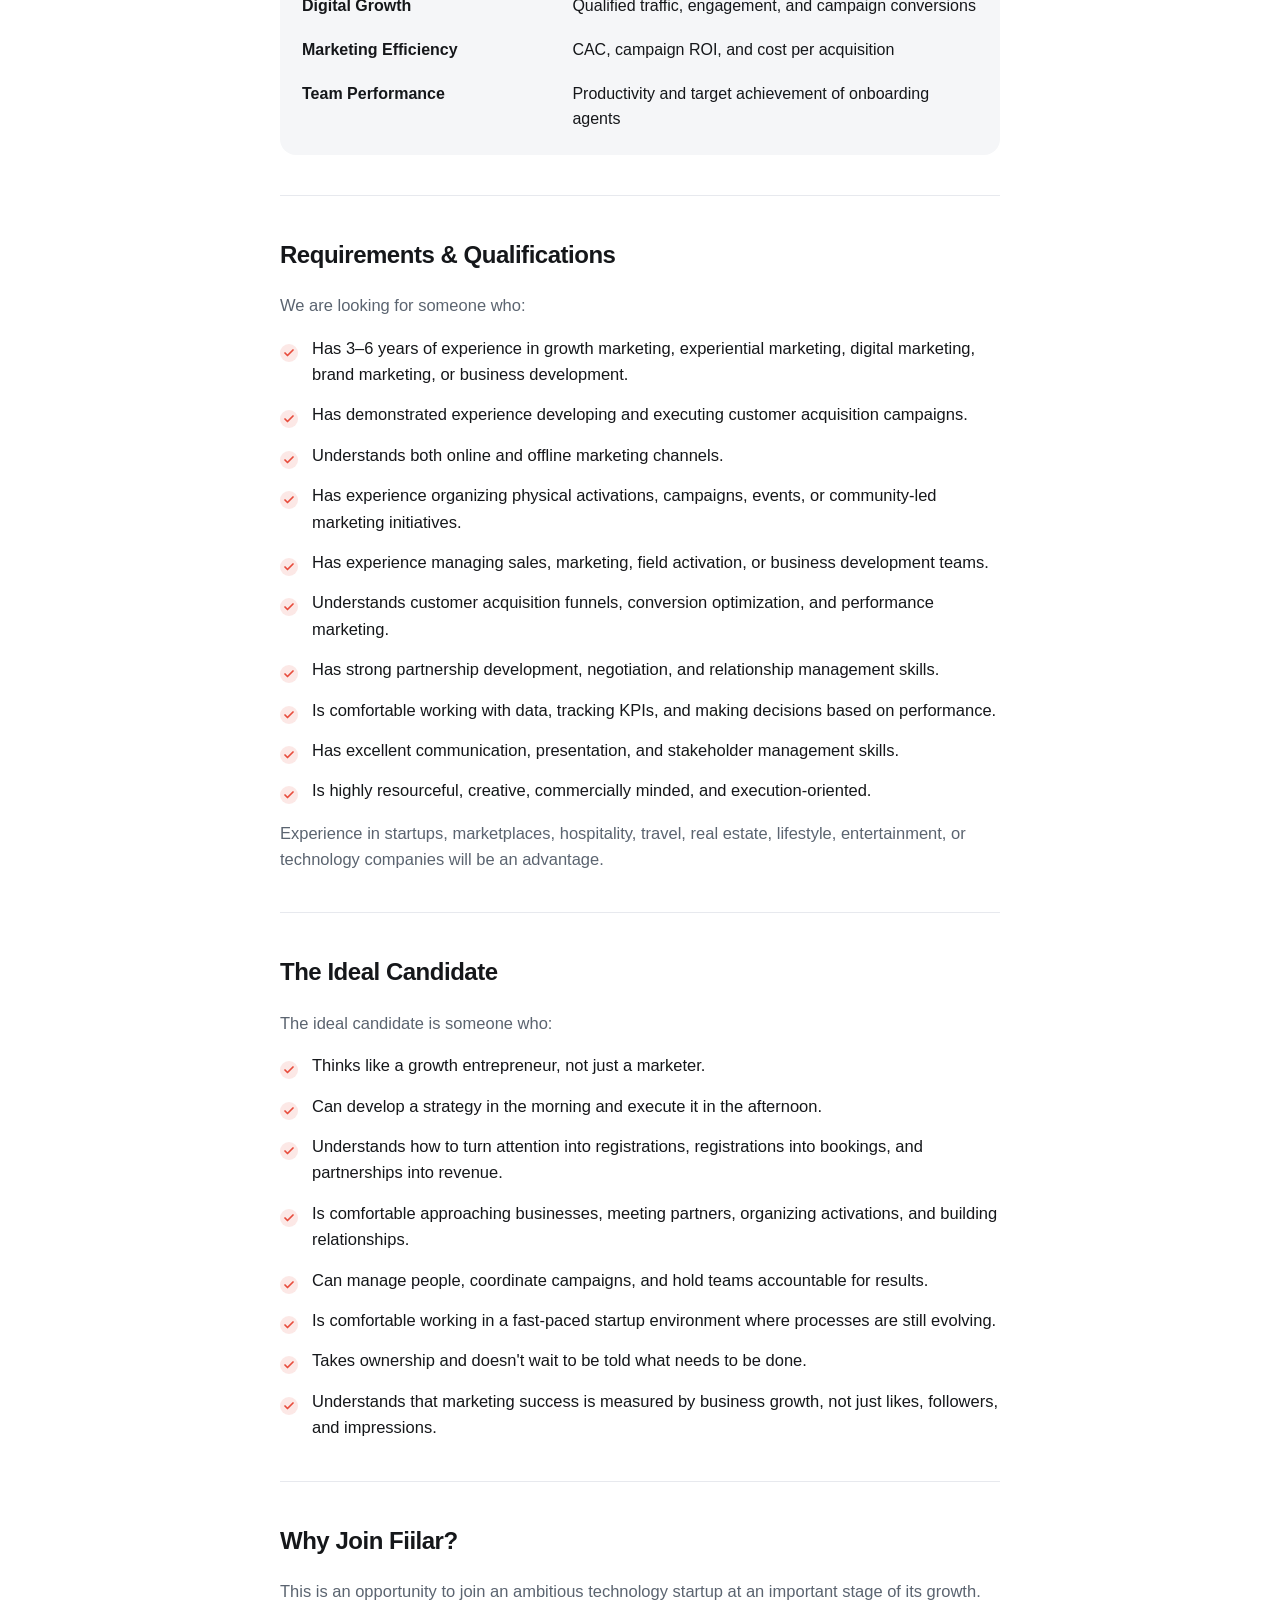
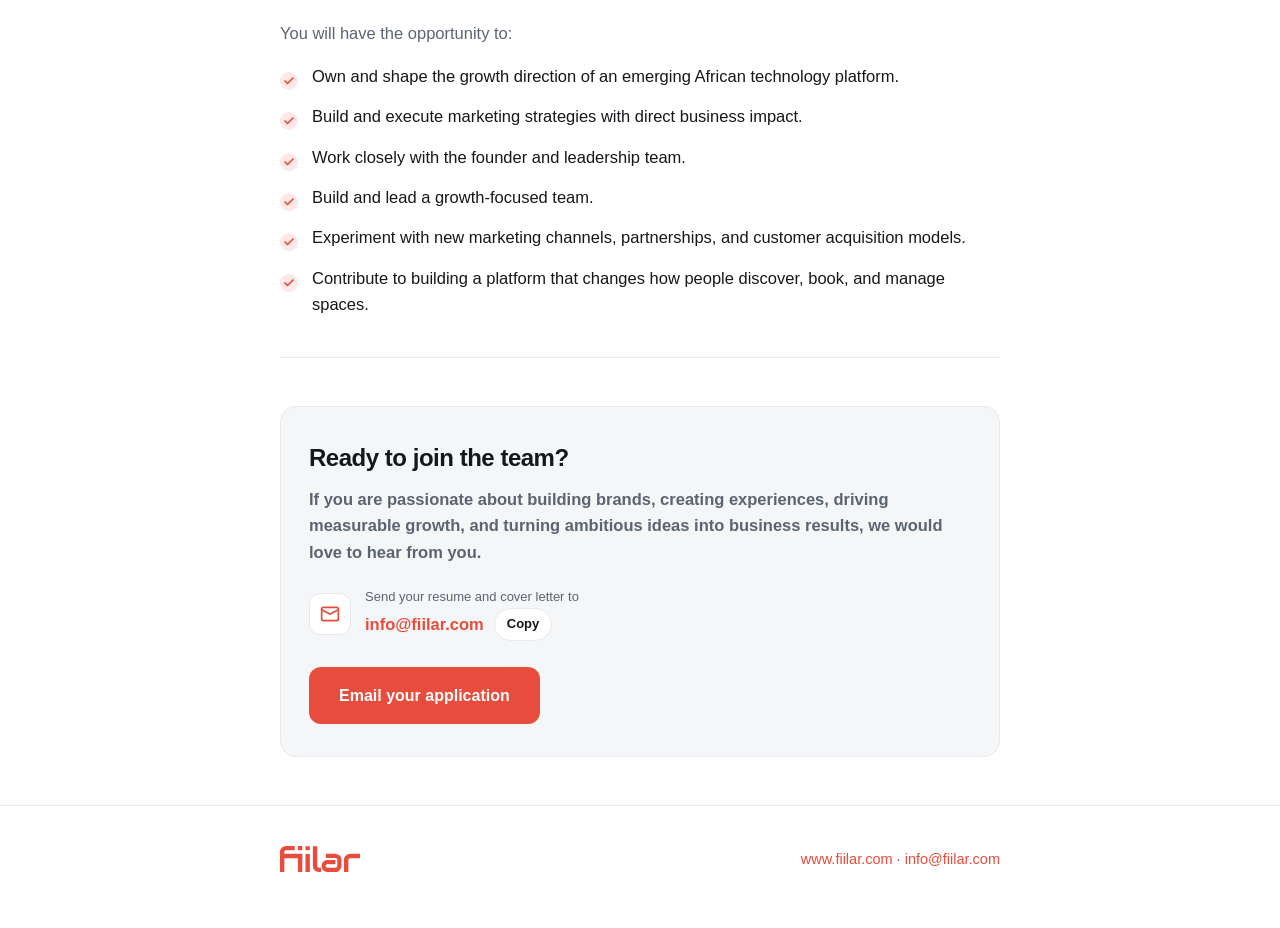
==== commit 15e85f33: "Match the careers site to the hiring flyer; role reports to the CMO The Experience & Growth Marketin" ====
--- a/experience-growth-marketing-lead/index.html
+++ b/experience-growth-marketing-lead/index.html
@@ -6,15 +6,16 @@
   <meta name="viewport" content="width=device-width, initial-scale=1.0" />
   <title>Experience &amp; Growth Marketing Lead · Fiilar Careers (Lagos)</title>
   <link rel="icon" type="image/png" href="../logo-icon.png" />
-  <meta name="description" content="Fiilar is hiring an Experience &amp; Growth Marketing Lead in Lagos. Full-time, reporting to the CEO. Own and drive Fiilar's end-to-end growth and marketing strategy. Apply now." />
+  <meta name="description" content="Fiilar is hiring an Experience &amp; Growth Marketing Lead in Lagos. Full-time, reporting to the CMO. Own and drive Fiilar's end-to-end growth and marketing strategy. Apply now." />
 
   <meta property="og:title" content="We're hiring: Experience &amp; Growth Marketing Lead at Fiilar" />
-  <meta property="og:description" content="Full-time · Lagos · Reports to the CEO. Own Fiilar's growth and marketing. Apply today." />
+  <meta property="og:description" content="Full-time · Lagos · Reports to the CMO. Own Fiilar's growth and marketing. Apply today." />
   <meta property="og:type" content="website" />
-
-  <link rel="preconnect" href="https://fonts.googleapis.com" />
-  <link rel="preconnect" href="https://fonts.gstatic.com" crossorigin />
-  <link href="https://fonts.googleapis.com/css2?family=Inter:wght@400;500;600;700;800;900&display=swap" rel="stylesheet" />
+  <meta property="og:url" content="https://careers.fiilar.com/experience-growth-marketing-lead/" />
+  <meta property="og:image" content="https://careers.fiilar.com/experience-growth-marketing-lead/og.jpg" />
+  <meta property="og:image:alt" content="We're hiring: Experience &amp; Growth Marketing Lead at Fiilar" />
+  <meta name="twitter:card" content="summary" />
+
   <link rel="stylesheet" href="../styles.css" />
 </head>
 <body>
@@ -37,7 +38,7 @@
           <span class="chip">📍 Lagos, Nigeria</span>
           <span class="chip">💼 Full-time</span>
           <span class="chip">📈 Growth &amp; Marketing</span>
-          <span class="chip">👤 Reports to CEO / Founder</span>
+          <span class="chip">👤 Reports to CMO</span>
         </div>
 
         <a class="cta" href="#apply">Apply now →</a>
@@ -180,36 +181,6 @@
       </section>
 
       <section class="block">
-        <h2>First 90-Day Expectations</h2>
-        <h3>First 30 Days: Audit, Strategy &amp; Alignment</h3>
-        <ul class="list">
-          <li>Understand Fiilar's product, positioning, business model, and target markets.</li>
-          <li>Audit existing marketing activities and host acquisition processes.</li>
-          <li>Review existing host and customer acquisition funnels.</li>
-          <li>Develop a comprehensive 90-day growth execution strategy.</li>
-          <li>Establish KPIs, reporting structures, and team accountability processes.</li>
-          <li>Identify immediate growth opportunities.</li>
-        </ul>
-        <h3>Days 31–60: Execution &amp; Market Activation</h3>
-        <ul class="list">
-          <li>Launch targeted host acquisition campaigns.</li>
-          <li>Coordinate onboarding agents and improve host conversion processes.</li>
-          <li>Execute at least two measurable experiential marketing initiatives.</li>
-          <li>Launch targeted customer acquisition campaigns.</li>
-          <li>Establish strategic partnerships and creator collaborations.</li>
-          <li>Begin tracking acquisition costs and conversion performance.</li>
-        </ul>
-        <h3>Days 61–90: Optimization &amp; Scale</h3>
-        <ul class="list">
-          <li>Evaluate campaign performance and optimize successful channels.</li>
-          <li>Improve host activation and customer booking conversion.</li>
-          <li>Develop repeatable acquisition processes.</li>
-          <li>Build a pipeline of strategic partners.</li>
-          <li>Present a performance report highlighting growth achieved, challenges, lessons, and the next quarter's strategy.</li>
-        </ul>
-      </section>
-
-      <section class="block">
         <h2>Why Join Fiilar?</h2>
         <p>This is an opportunity to join an ambitious technology startup at an important stage of its growth.</p>
         <p>You will have the opportunity to:</p>
@@ -234,14 +205,14 @@
                 <svg width="20" height="20" viewBox="0 0 24 24" fill="none" stroke="currentColor" stroke-width="2" stroke-linecap="round" stroke-linejoin="round"><rect x="2" y="4" width="20" height="16" rx="2"/><path d="m22 7-10 5L2 7"/></svg>
               </div>
               <div>
-                <div class="label">Apply via email</div>
-                <div class="val"><a href="mailto:info@fiilar.com?subject=Application%3A%20Experience%20%26%20Growth%20Marketing%20Lead%20(Lagos)">info@fiilar.com</a></div>
+                <div class="label">Send your resume and cover letter to</div>
+                <div class="val"><a href="mailto:info@fiilar.com?subject=Application%3A%20Experience%20%26%20Growth%20Marketing%20Lead%20(Lagos)">info@fiilar.com</a> <button class="copy" type="button" data-copy="info@fiilar.com" hidden>Copy</button></div>
               </div>
             </div>
           </div>
 
           <div class="btns">
-            <a class="cta" style="margin-top:0;" href="mailto:info@fiilar.com?subject=Application%3A%20Experience%20%26%20Growth%20Marketing%20Lead%20(Lagos)&amp;body=Hi%20Fiilar%20team%2C%0A%0AI'd%20like%20to%20apply%20for%20the%20Experience%20%26%20Growth%20Marketing%20Lead%20role.%0A%0AName%3A%0APhone%3A%0ALocation%20in%20Lagos%3A%0AA%20bit%20about%20me%3A%0A">Email your application</a>
+            <a class="cta" style="margin-top:0;" href="mailto:info@fiilar.com?subject=Application%3A%20Experience%20%26%20Growth%20Marketing%20Lead%20(Lagos)&amp;body=Hi%20Fiilar%20team%2C%0A%0AI'd%20like%20to%20apply%20for%20the%20Experience%20%26%20Growth%20Marketing%20Lead%20role.%0A%0AName%3A%0APhone%3A%0ALinkedIn%3A%0A%0AMy%20resume%20and%20cover%20letter%20are%20attached.%0A">Email your application</a>
           </div>
         </div>
       </section>
@@ -258,5 +229,26 @@
     </div>
   </footer>
 
+  <script>
+    // Many in-app browsers refuse navigator.clipboard; execCommand still copies there.
+    const copy = async (text) => {
+      try { await navigator.clipboard.writeText(text); return true } catch {}
+      const t = Object.assign(document.createElement("textarea"), { value: text })
+      document.body.append(t)
+      t.select()
+      const ok = document.execCommand("copy")
+      t.remove()
+      return ok
+    }
+    for (const b of document.querySelectorAll("[data-copy]")) {
+      b.hidden = false
+      b.addEventListener("click", async () => {
+        if (!(await copy(b.dataset.copy))) return
+        b.textContent = "Copied"
+        setTimeout(() => (b.textContent = "Copy"), 2000)
+      })
+    }
+  </script>
+
 </body>
 </html>
--- a/styles.css
+++ b/styles.css
@@ -1,6 +1,11 @@
 :root {
-  --brand: #EB4D2B;
-  --brand-dark: #cf3f20;
+  --brand: #E74C3C;
+  --brand-dark: #cb4335;
+  --brand-tint: #fce8e6;
+  /* Fiilar's stack (fiilar-webapp main.css): 'SF Pro Rounded' must come before -apple-system or Chrome draws SF Pro Text. */
+  --font-sans: ui-rounded, 'SF Pro Rounded', -apple-system, BlinkMacSystemFont, 'SF Pro Text', 'Segoe UI', Roboto, 'Helvetica Neue', Arial, 'Noto Sans', sans-serif;
+  /* Amounts are never rounded: that face draws the Naira sign with a single bar. */
+  --font-money: -apple-system, BlinkMacSystemFont, 'SF Pro Text', 'Segoe UI', Roboto, 'Noto Sans', 'Helvetica Neue', Arial, sans-serif;
   --ink: #15171a;
   --grey: #5b6470;
   --line: #e7e9ee;
@@ -10,7 +15,7 @@
 * { box-sizing: border-box; margin: 0; padding: 0; }
 html { scroll-behavior: smooth; }
 body {
-  font-family: 'Inter', -apple-system, BlinkMacSystemFont, 'Segoe UI', Roboto, sans-serif;
+  font-family: var(--font-sans);
   color: var(--ink);
   background: #fff;
   line-height: 1.6;
@@ -30,11 +35,11 @@
 /* Hero */
 .hero { padding: 56px 0 40px; }
 .tag {
-  display: inline-block; background: #fdeae5; color: var(--brand);
+  display: inline-block; background: var(--brand-tint); color: var(--brand);
   font-weight: 700; font-size: 13px; letter-spacing: 0.04em; text-transform: uppercase;
   padding: 7px 14px; border-radius: 999px; margin-bottom: 20px;
 }
-h1 { font-size: clamp(36px, 8vw, 56px); font-weight: 900; letter-spacing: -0.035em; line-height: 1.05; }
+h1 { font-size: clamp(36px, 8vw, 56px); font-weight: 700; letter-spacing: -0.03em; line-height: 1.05; }
 .lede { font-size: clamp(17px, 2.4vw, 20px); color: var(--grey); margin-top: 16px; max-width: 560px; }
 
 .chips { display: flex; flex-wrap: wrap; gap: 10px; margin-top: 28px; }
@@ -57,7 +62,8 @@
 
 /* Sections */
 section.block { padding: 40px 0; border-top: 1px solid var(--line); }
-h2 { font-size: 24px; font-weight: 800; letter-spacing: -0.02em; margin-bottom: 18px; }
+h2 { font-size: 24px; font-weight: 700; letter-spacing: -0.02em; margin-bottom: 18px; }
+.money { font-family: var(--font-money); font-variant-numeric: tabular-nums; }
 .block p { color: var(--grey); font-size: 16.5px; }
 
 ul.list { list-style: none; display: grid; gap: 14px; }
@@ -65,8 +71,8 @@
 ul.list li::before {
   content: ""; position: absolute; left: 0; top: 9px;
   width: 18px; height: 18px; border-radius: 50%;
-  background: #fdeae5;
-  background-image: url("data:image/svg+xml,%3Csvg xmlns='http://www.w3.org/2000/svg' width='12' height='12' viewBox='0 0 24 24' fill='none' stroke='%23EB4D2B' stroke-width='3.5' stroke-linecap='round' stroke-linejoin='round'%3E%3Cpolyline points='20 6 9 17 4 12'/%3E%3C/svg%3E");
+  background: var(--brand-tint);
+  background-image: url("data:image/svg+xml,%3Csvg xmlns='http://www.w3.org/2000/svg' width='12' height='12' viewBox='0 0 24 24' fill='none' stroke='%23E74C3C' stroke-width='3.5' stroke-linecap='round' stroke-linejoin='round'%3E%3Cpolyline points='20 6 9 17 4 12'/%3E%3C/svg%3E");
   background-repeat: no-repeat; background-position: center;
 }
 ul.list li strong { font-weight: 700; }
@@ -84,7 +90,8 @@
   border: 1px solid var(--line); display: grid; place-items: center; color: var(--brand);
 }
 .apply-row .label { font-size: 13px; color: var(--grey); }
-.apply-row .val { font-weight: 700; font-size: 16.5px; color: var(--ink); }
+.apply-row .val { font-weight: 700; font-size: 16.5px; color: var(--ink); display: flex; flex-wrap: wrap; align-items: center; gap: 10px; }
+.copy { font: inherit; font-size: 13px; font-weight: 600; color: var(--ink); background: #fff; border: 1px solid var(--line); border-radius: 999px; padding: 5px 12px; cursor: pointer; }
 .btns { display: flex; flex-wrap: wrap; gap: 12px; margin-top: 26px; }
 
 /* Footer */
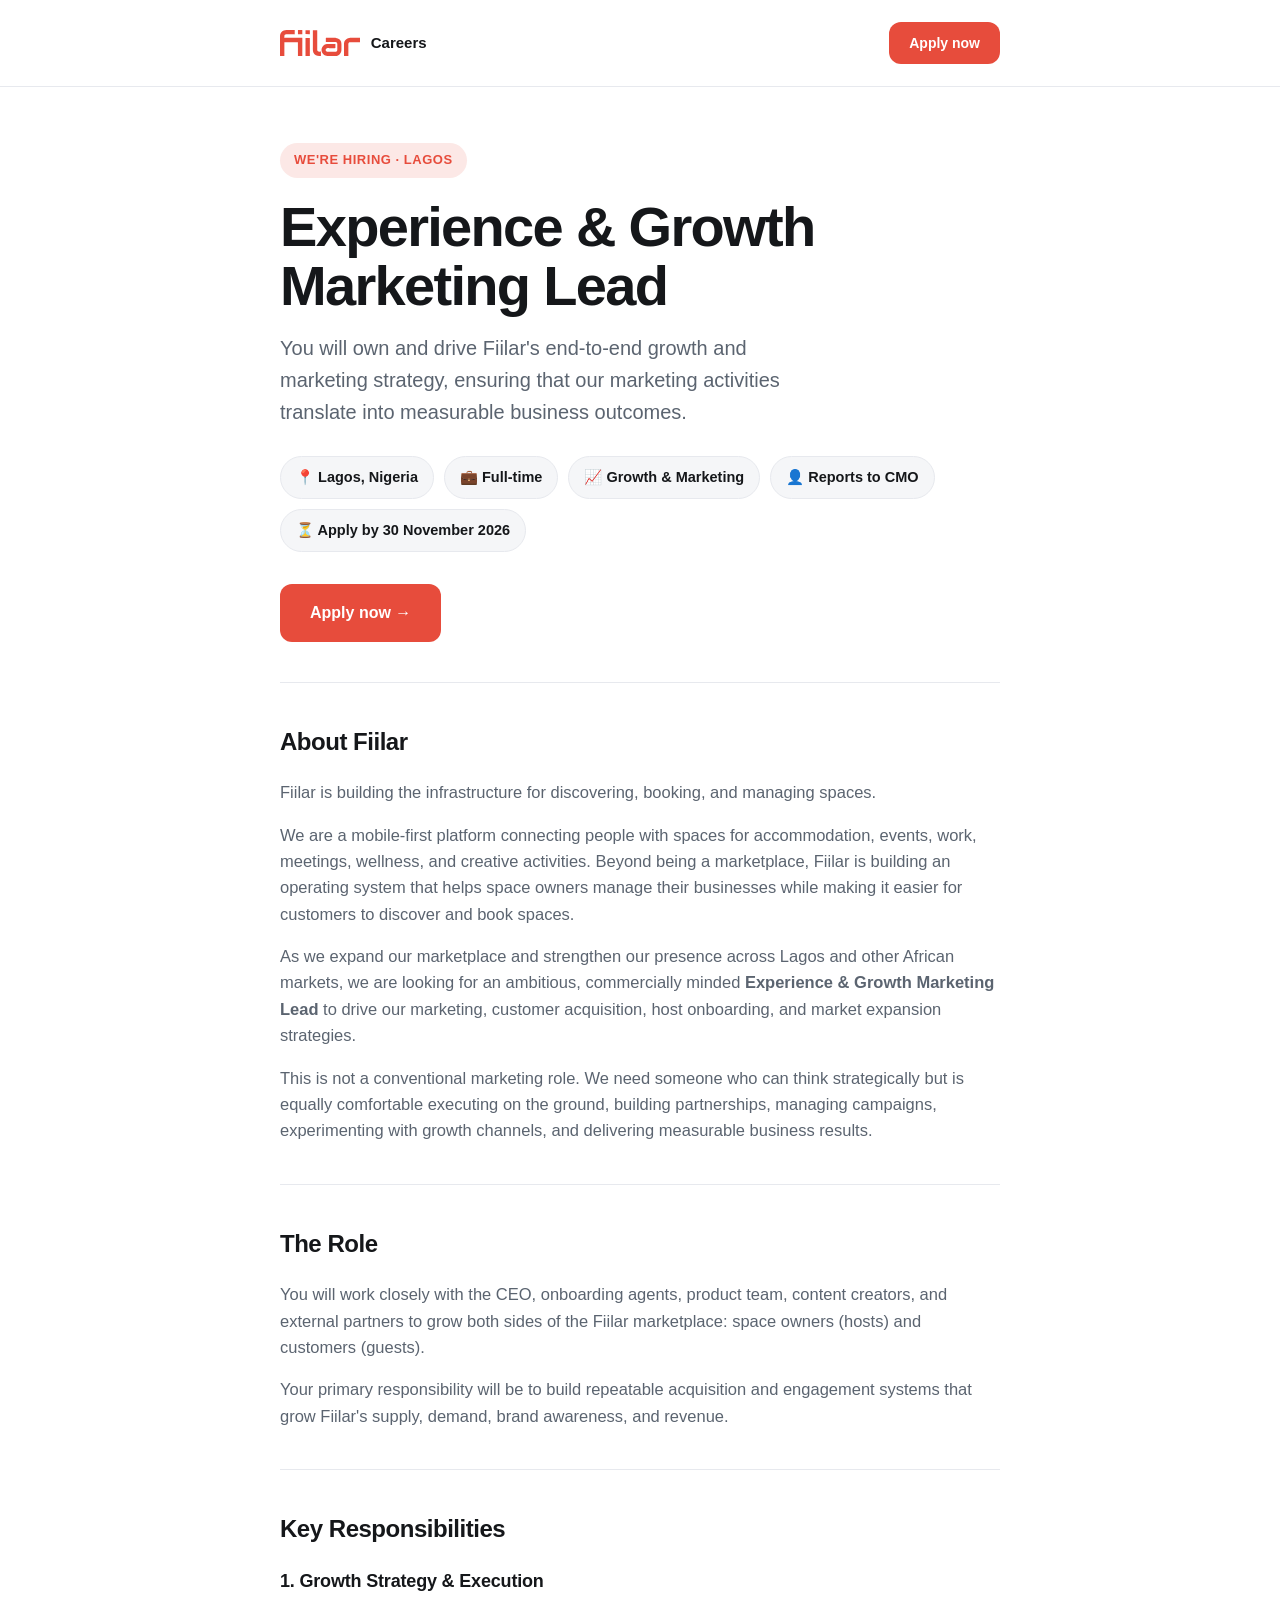
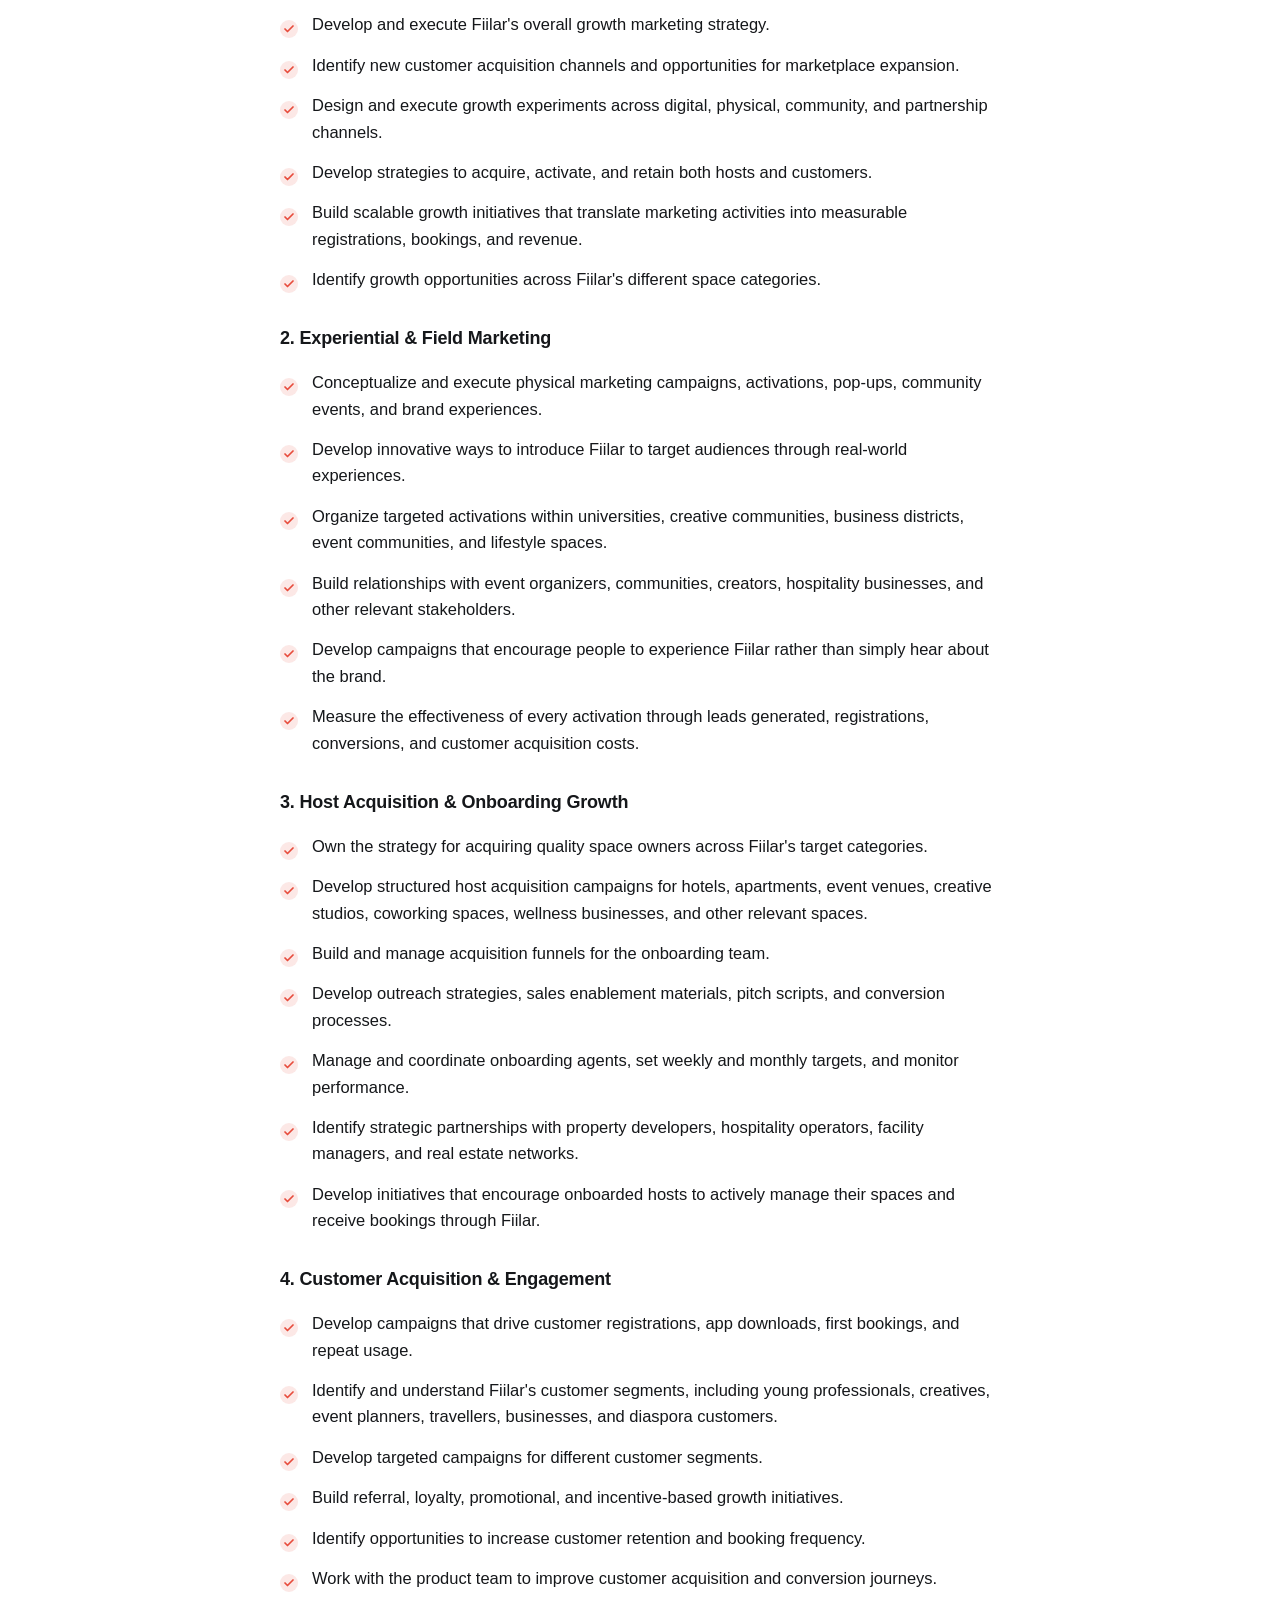
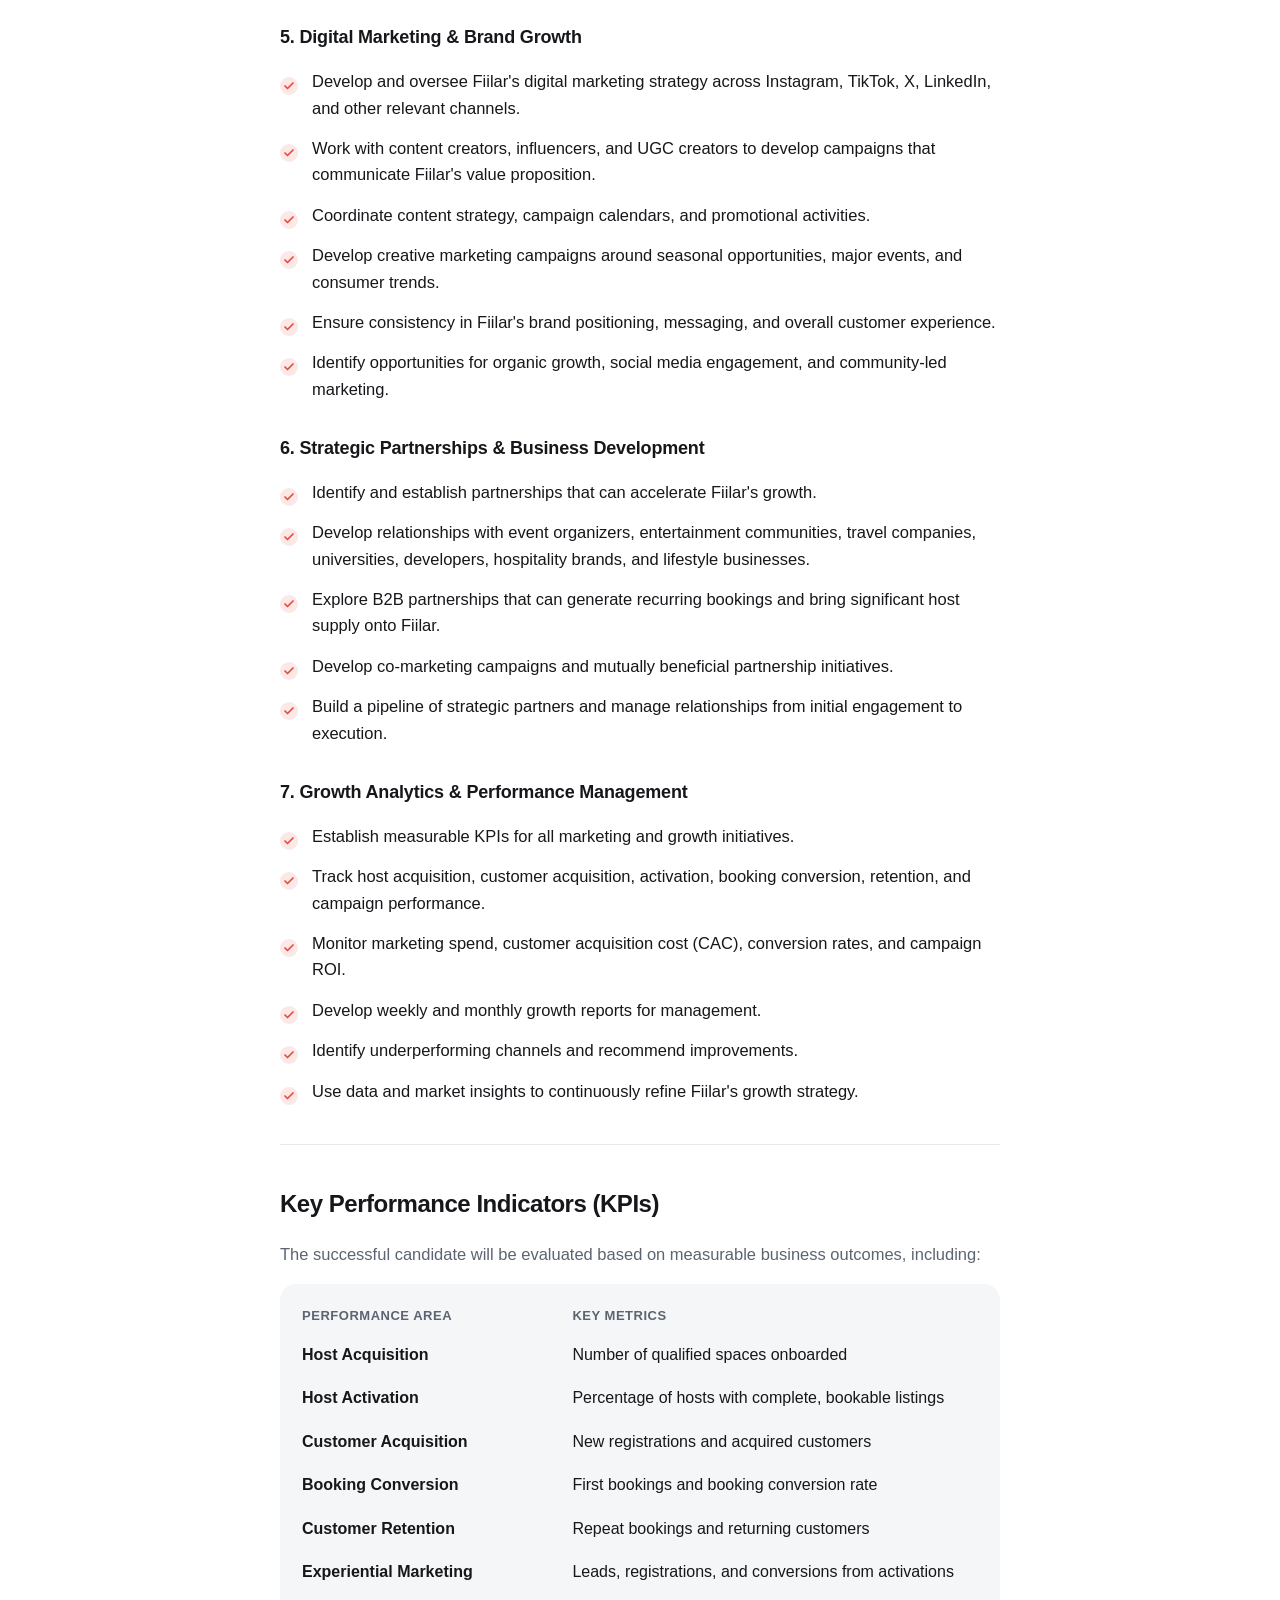
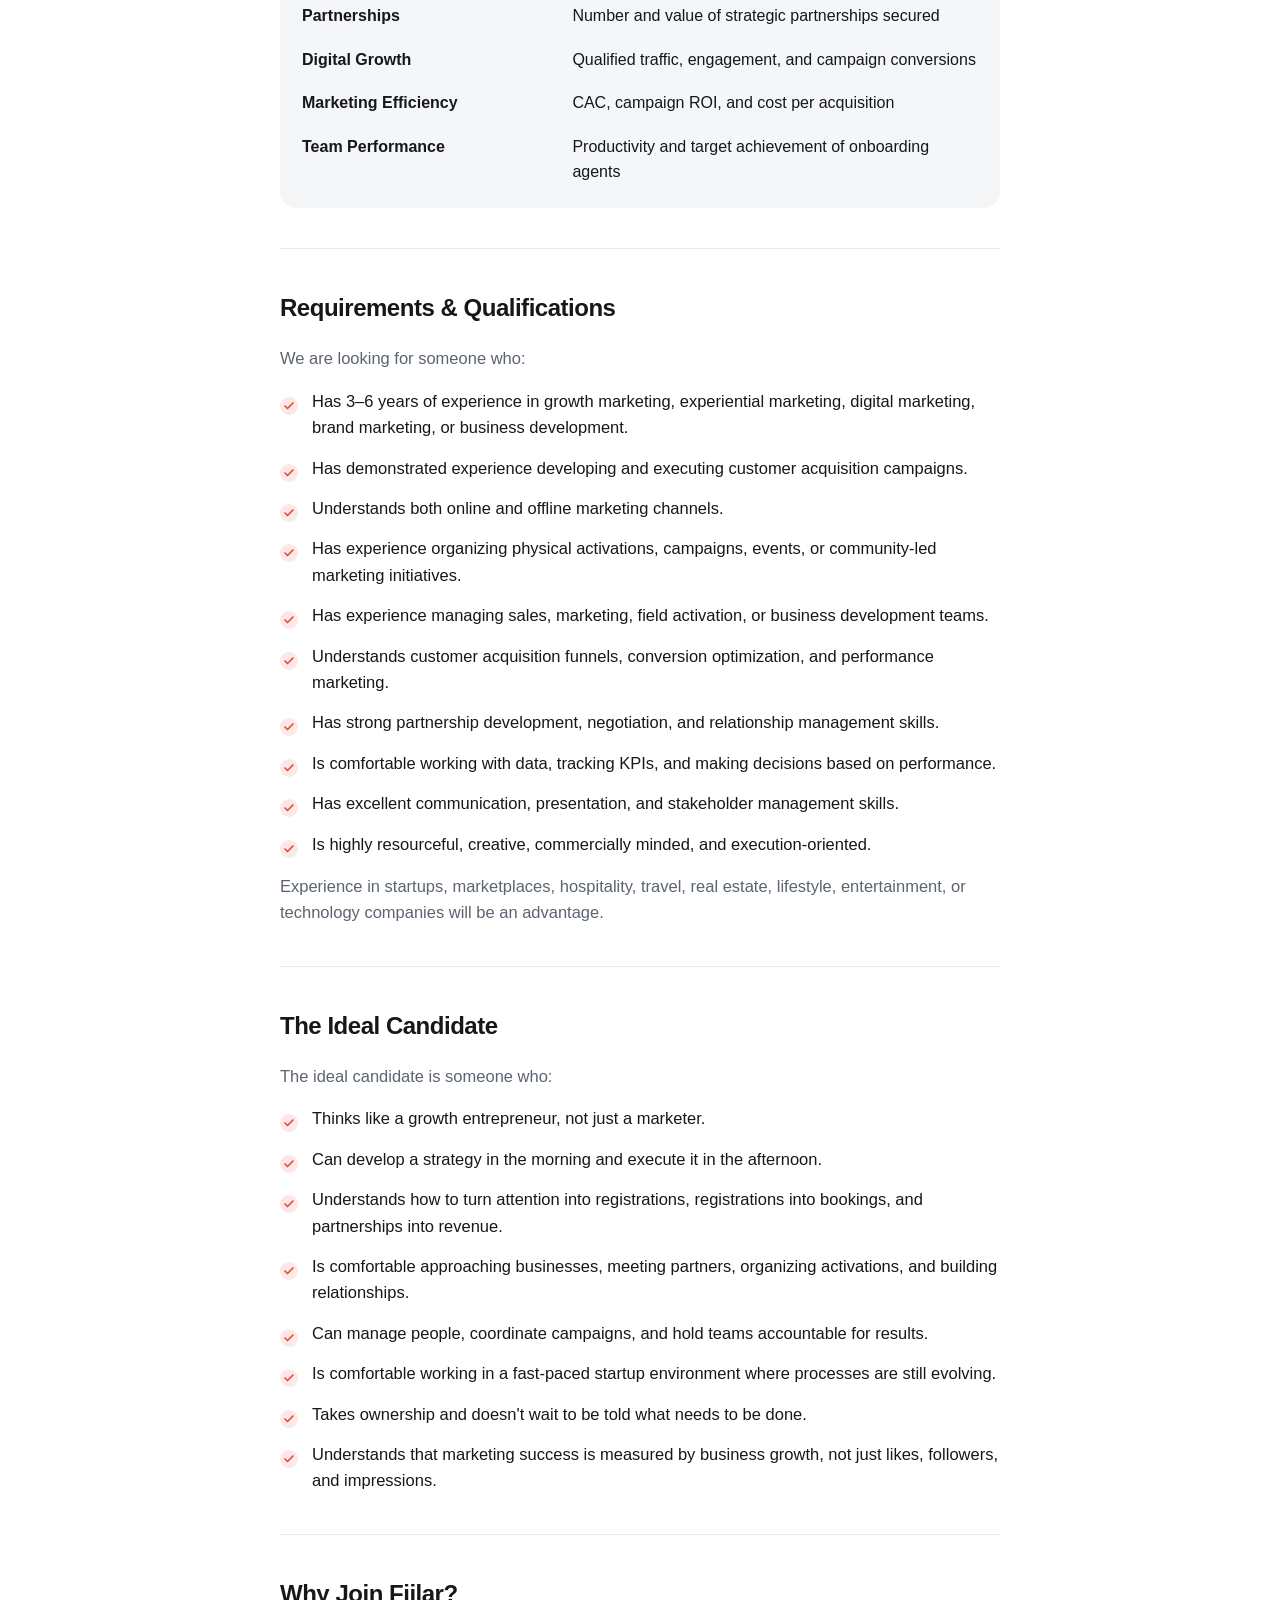
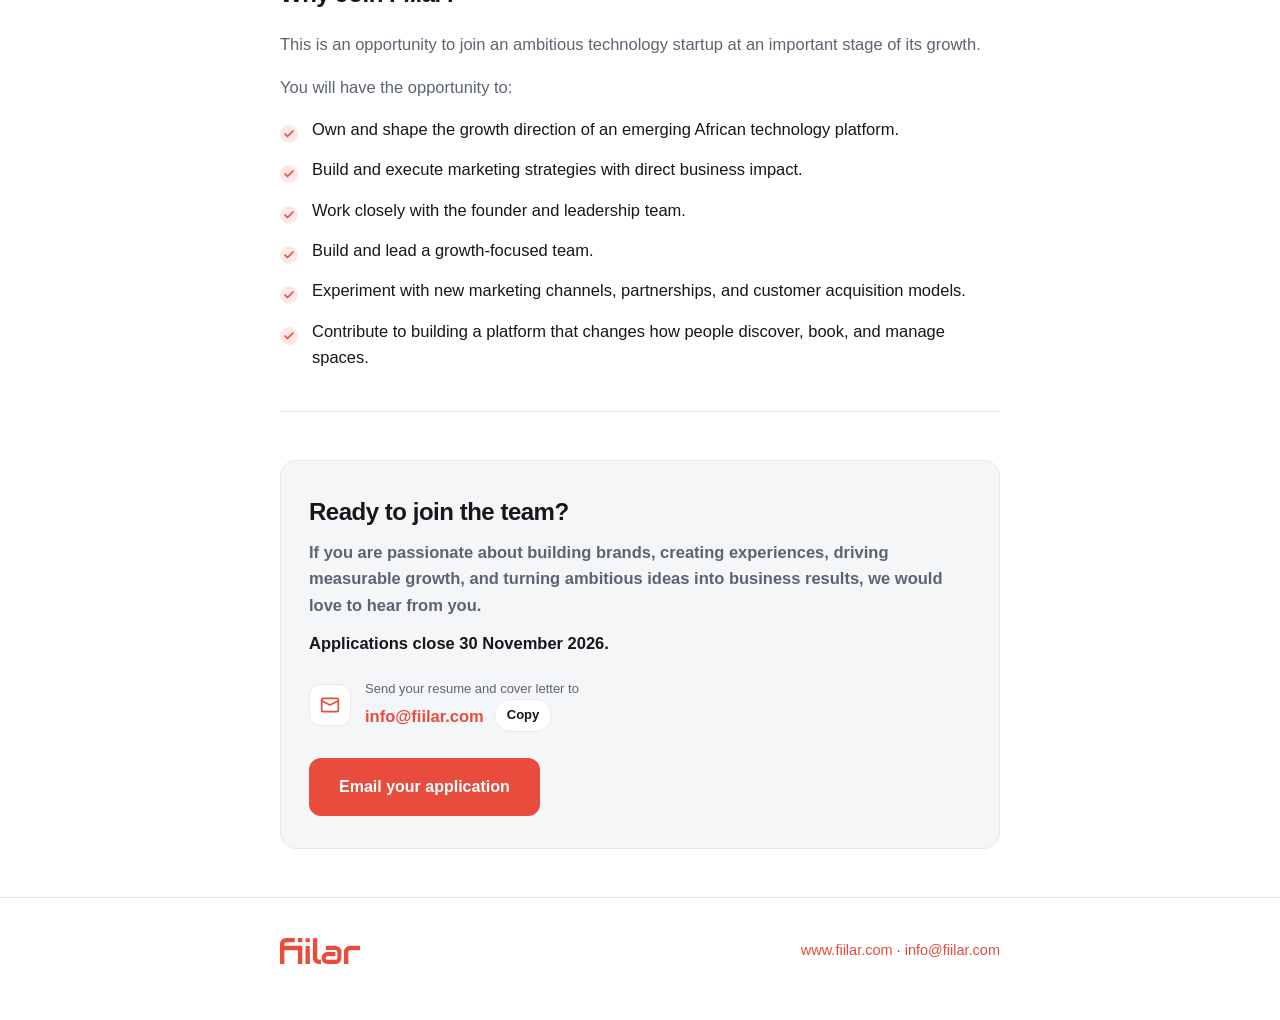
==== commit cb4fbe0f: "Show the 30 November 2026 closing date for the growth lead role A `closes` date on a role adds an "A" ====
--- a/experience-growth-marketing-lead/index.html
+++ b/experience-growth-marketing-lead/index.html
@@ -6,10 +6,10 @@
   <meta name="viewport" content="width=device-width, initial-scale=1.0" />
   <title>Experience &amp; Growth Marketing Lead · Fiilar Careers (Lagos)</title>
   <link rel="icon" type="image/png" href="../logo-icon.png" />
-  <meta name="description" content="Fiilar is hiring an Experience &amp; Growth Marketing Lead in Lagos. Full-time, reporting to the CMO. Own and drive Fiilar's end-to-end growth and marketing strategy. Apply now." />
+  <meta name="description" content="Fiilar is hiring an Experience &amp; Growth Marketing Lead in Lagos. Full-time, reporting to the CMO. Own and drive Fiilar's end-to-end growth and marketing strategy. Apply by 30 November 2026." />
 
   <meta property="og:title" content="We're hiring: Experience &amp; Growth Marketing Lead at Fiilar" />
-  <meta property="og:description" content="Full-time · Lagos · Reports to the CMO. Own Fiilar's growth and marketing. Apply today." />
+  <meta property="og:description" content="Full-time · Lagos · Reports to the CMO. Own Fiilar's growth and marketing. Apply by 30 November 2026." />
   <meta property="og:type" content="website" />
   <meta property="og:url" content="https://careers.fiilar.com/experience-growth-marketing-lead/" />
   <meta property="og:image" content="https://careers.fiilar.com/experience-growth-marketing-lead/og.jpg" />
@@ -39,6 +39,7 @@
           <span class="chip">💼 Full-time</span>
           <span class="chip">📈 Growth &amp; Marketing</span>
           <span class="chip">👤 Reports to CMO</span>
+          <span class="chip">⏳ Apply by 30 November 2026</span>
         </div>
 
         <a class="cta" href="#apply">Apply now →</a>
@@ -198,6 +199,7 @@
         <div class="apply-card">
           <h2>Ready to join the team?</h2>
           <p><strong>If you are passionate about building brands, creating experiences, driving measurable growth, and turning ambitious ideas into business results, we would love to hear from you.</strong></p>
+          <p class="closes">Applications close 30 November 2026.</p>
 
           <div class="apply-methods">
             <div class="apply-row">
--- a/styles.css
+++ b/styles.css
@@ -83,6 +83,7 @@
   border-radius: var(--radius); padding: 32px 28px; margin-top: 8px;
 }
 .apply-card h2 { margin-bottom: 8px; }
+.apply-card .closes { margin-top: 12px; color: var(--ink); font-weight: 600; }
 .apply-methods { display: grid; gap: 14px; margin-top: 22px; }
 .apply-row { display: flex; align-items: center; gap: 14px; font-size: 16px; }
 .apply-row .ic {
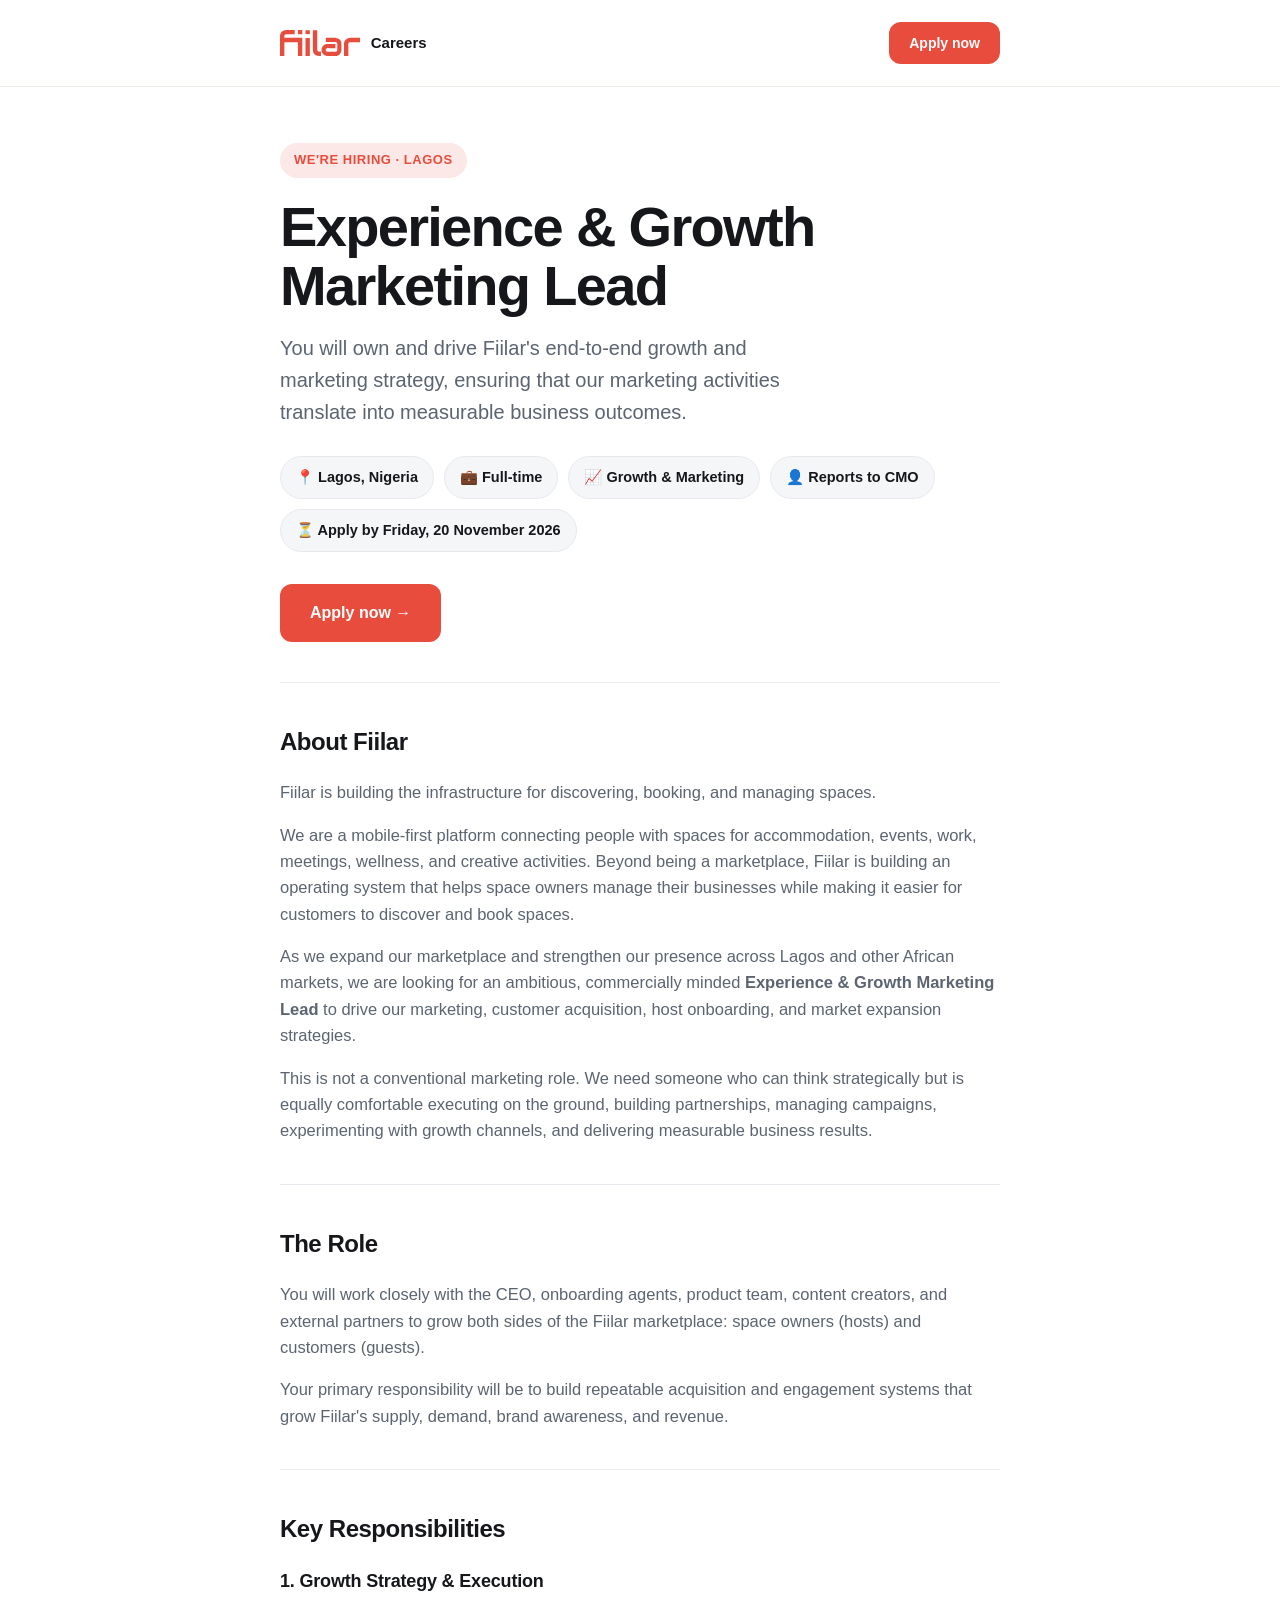
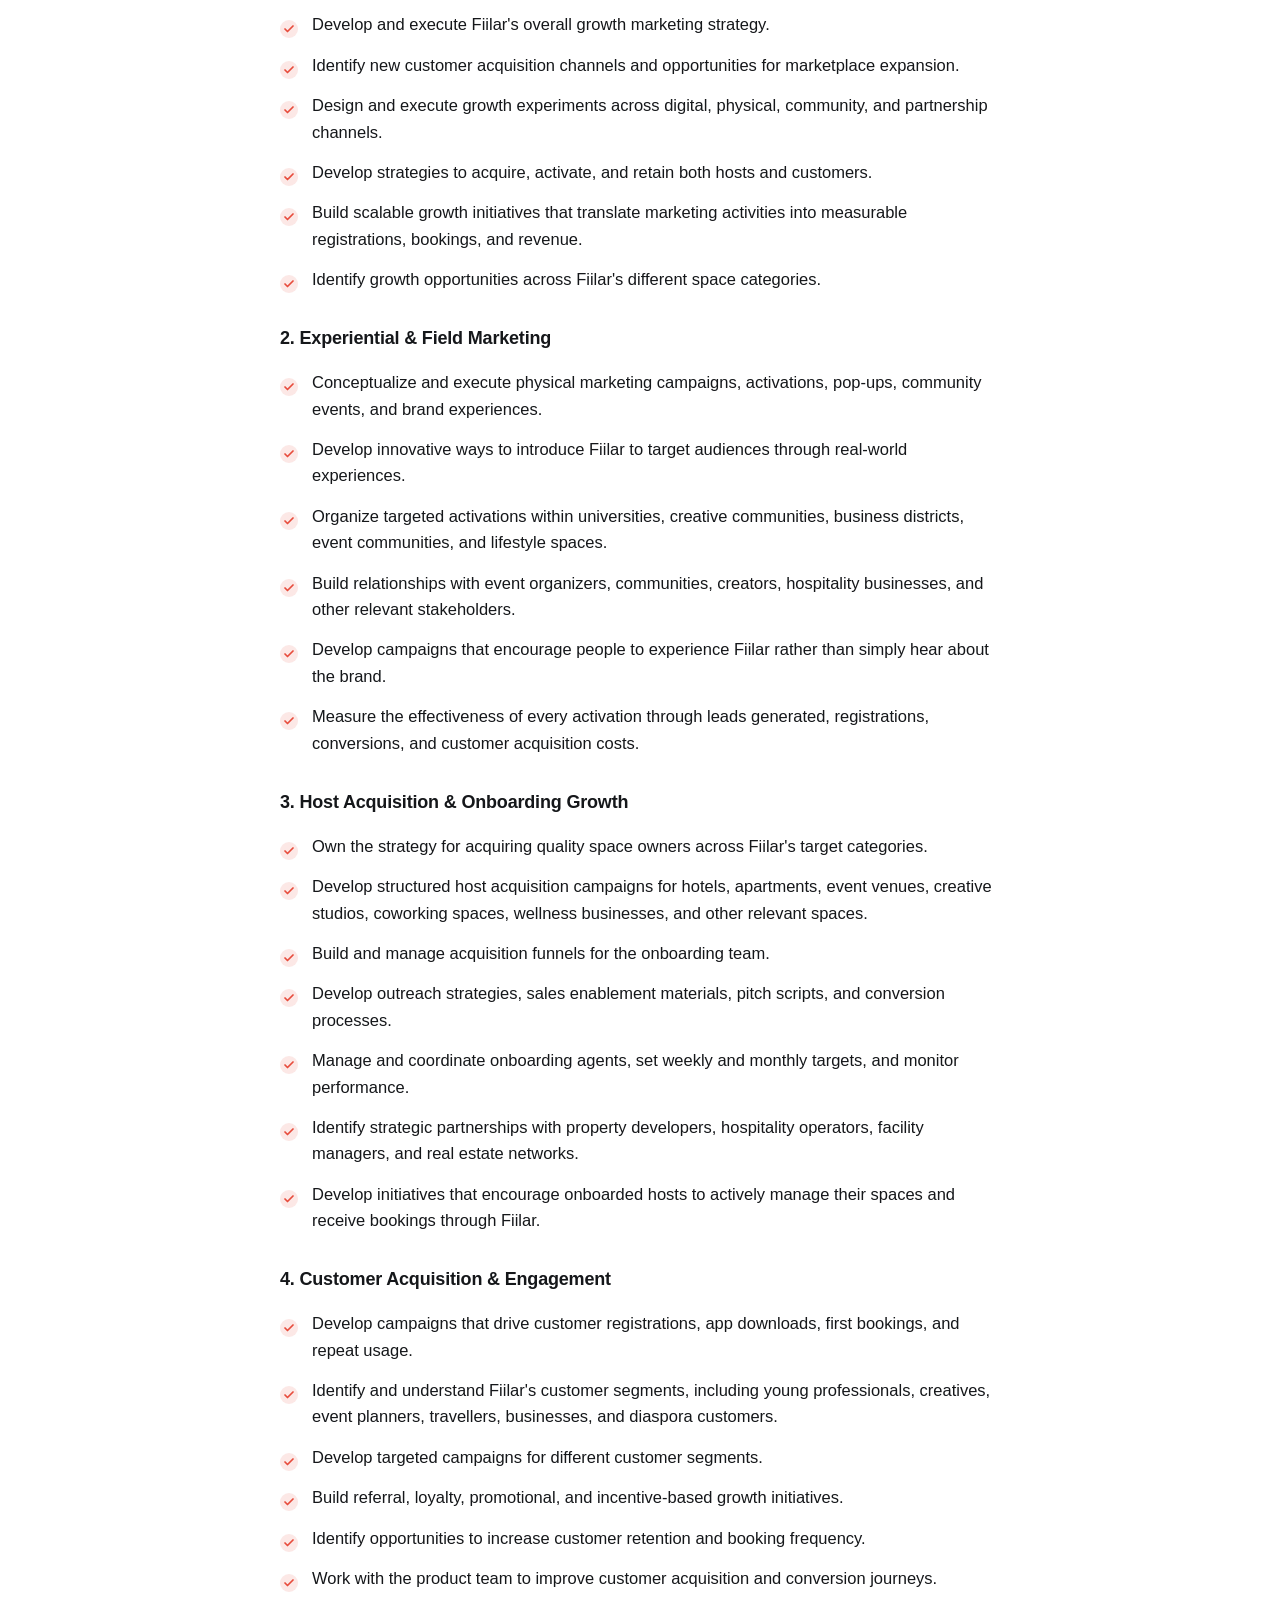
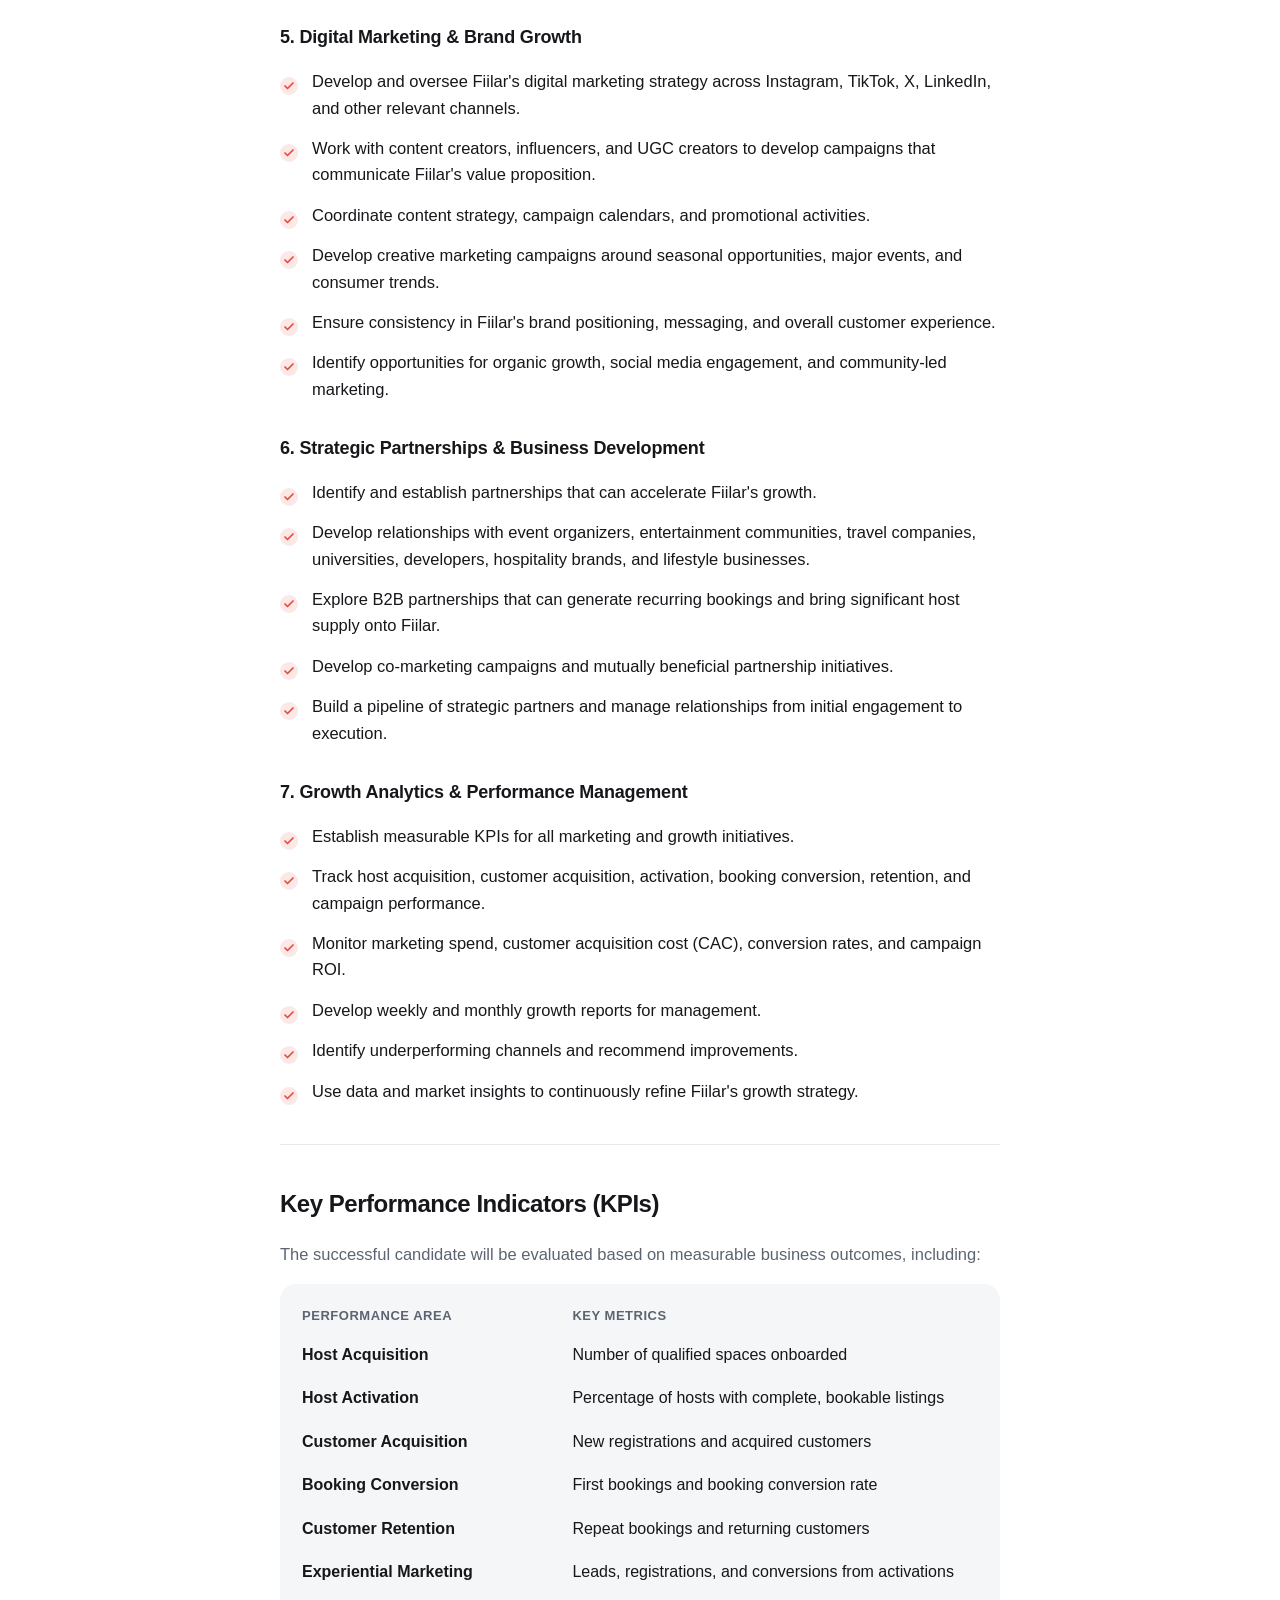
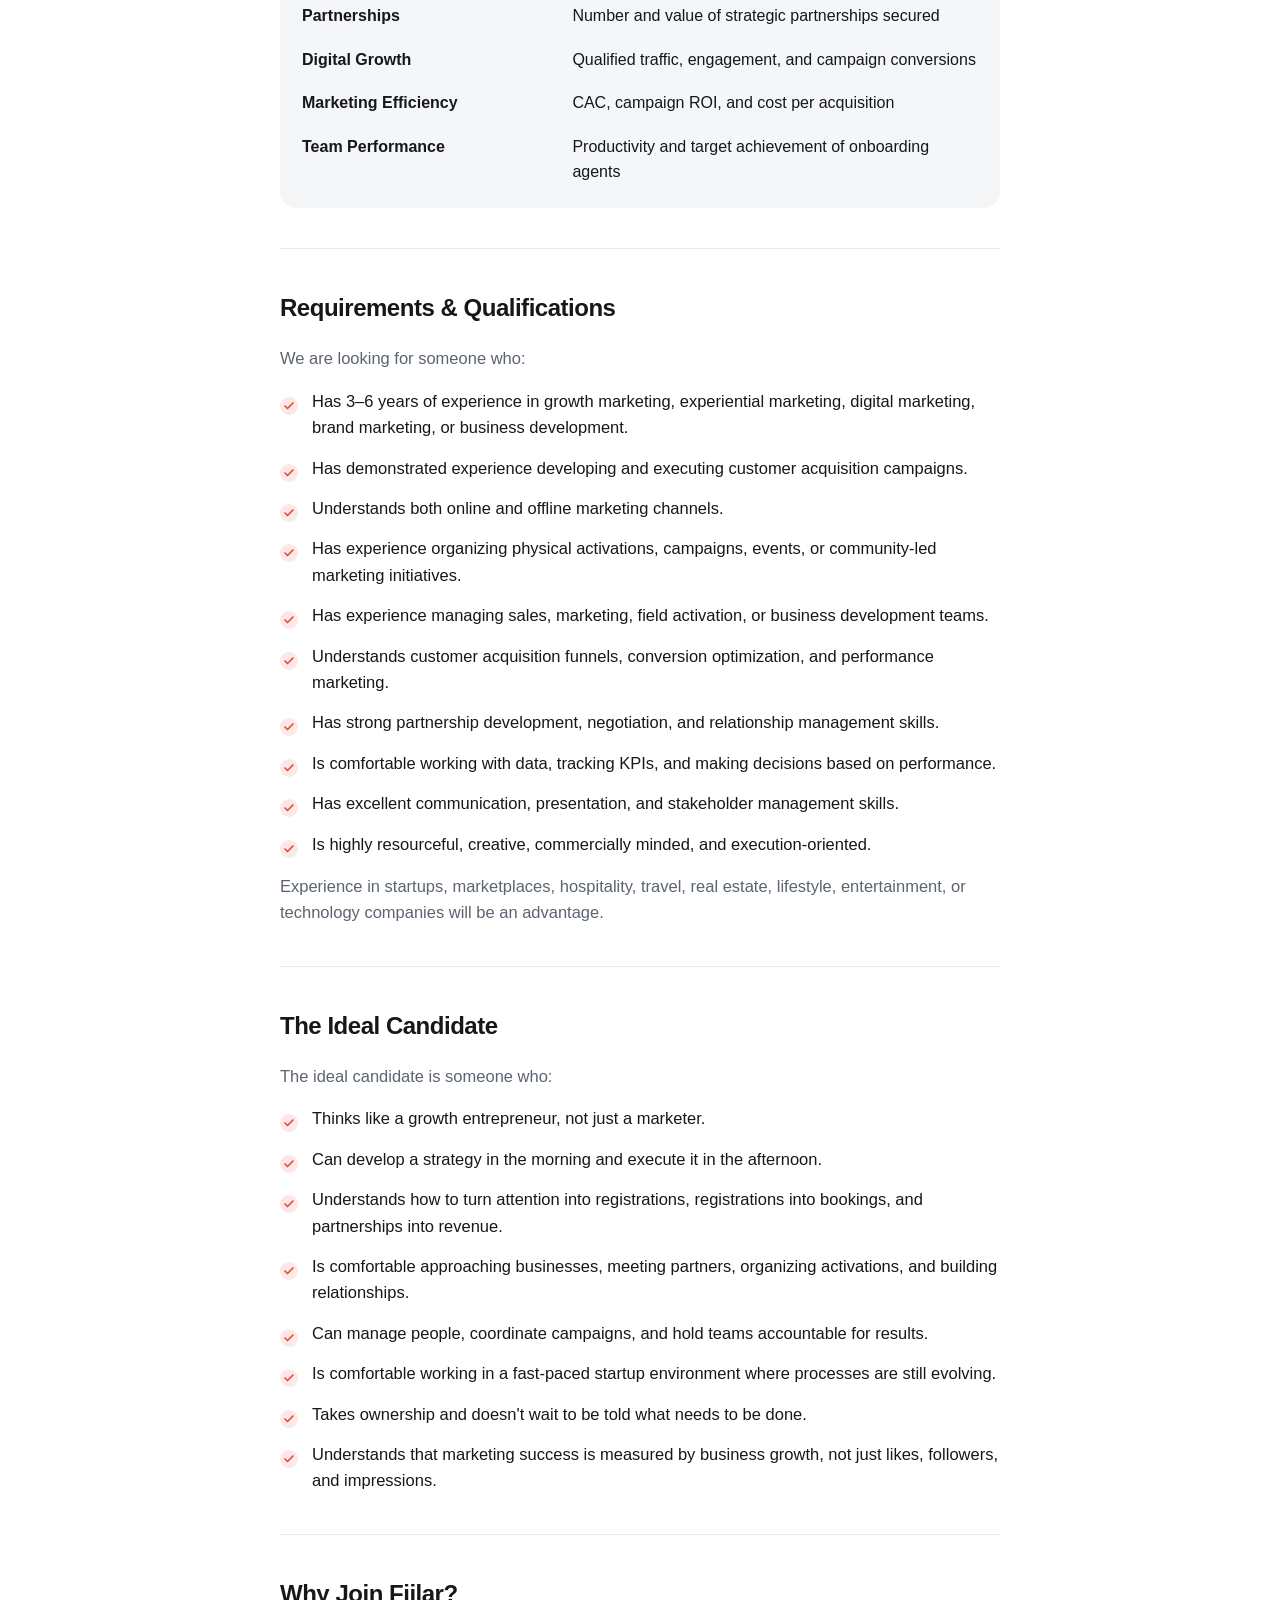
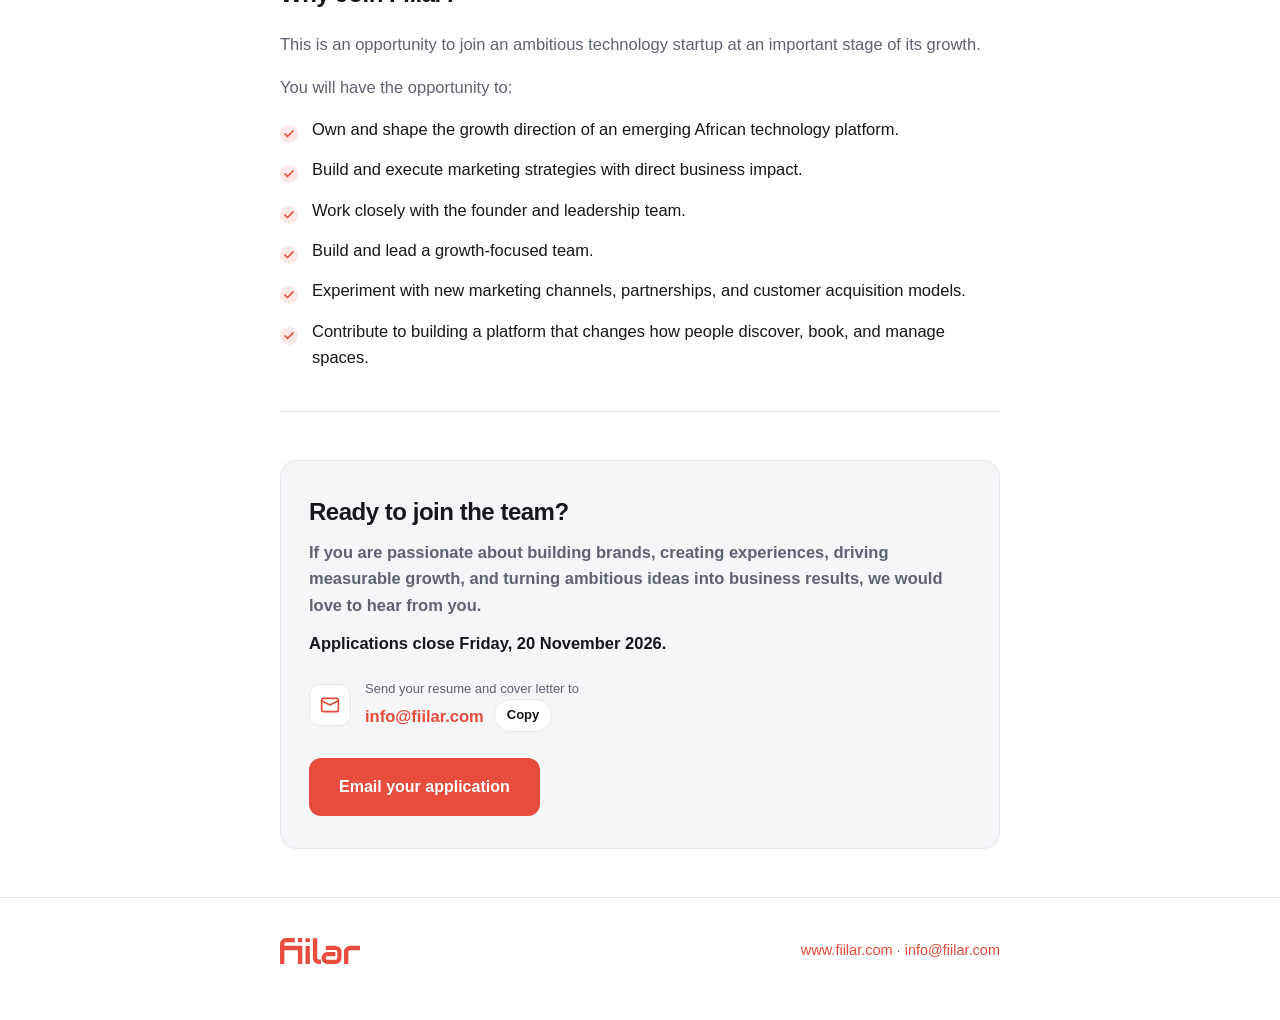
==== commit ba2951a1: "Close the growth lead role on Friday, 20 November 2026 Co-Authored-By: Claude Opus 5.5 <noreply@anth" ====
--- a/experience-growth-marketing-lead/index.html
+++ b/experience-growth-marketing-lead/index.html
@@ -6,10 +6,10 @@
   <meta name="viewport" content="width=device-width, initial-scale=1.0" />
   <title>Experience &amp; Growth Marketing Lead · Fiilar Careers (Lagos)</title>
   <link rel="icon" type="image/png" href="../logo-icon.png" />
-  <meta name="description" content="Fiilar is hiring an Experience &amp; Growth Marketing Lead in Lagos. Full-time, reporting to the CMO. Own and drive Fiilar's end-to-end growth and marketing strategy. Apply by 30 November 2026." />
+  <meta name="description" content="Fiilar is hiring an Experience &amp; Growth Marketing Lead in Lagos. Full-time, reporting to the CMO. Own and drive Fiilar's end-to-end growth and marketing strategy. Apply by Friday, 20 November 2026." />
 
   <meta property="og:title" content="We're hiring: Experience &amp; Growth Marketing Lead at Fiilar" />
-  <meta property="og:description" content="Full-time · Lagos · Reports to the CMO. Own Fiilar's growth and marketing. Apply by 30 November 2026." />
+  <meta property="og:description" content="Full-time · Lagos · Reports to the CMO. Own Fiilar's growth and marketing. Apply by Friday, 20 November 2026." />
   <meta property="og:type" content="website" />
   <meta property="og:url" content="https://careers.fiilar.com/experience-growth-marketing-lead/" />
   <meta property="og:image" content="https://careers.fiilar.com/experience-growth-marketing-lead/og.jpg" />
@@ -39,7 +39,7 @@
           <span class="chip">💼 Full-time</span>
           <span class="chip">📈 Growth &amp; Marketing</span>
           <span class="chip">👤 Reports to CMO</span>
-          <span class="chip">⏳ Apply by 30 November 2026</span>
+          <span class="chip">⏳ Apply by Friday, 20 November 2026</span>
         </div>
 
         <a class="cta" href="#apply">Apply now →</a>
@@ -199,7 +199,7 @@
         <div class="apply-card">
           <h2>Ready to join the team?</h2>
           <p><strong>If you are passionate about building brands, creating experiences, driving measurable growth, and turning ambitious ideas into business results, we would love to hear from you.</strong></p>
-          <p class="closes">Applications close 30 November 2026.</p>
+          <p class="closes">Applications close Friday, 20 November 2026.</p>
 
           <div class="apply-methods">
             <div class="apply-row">
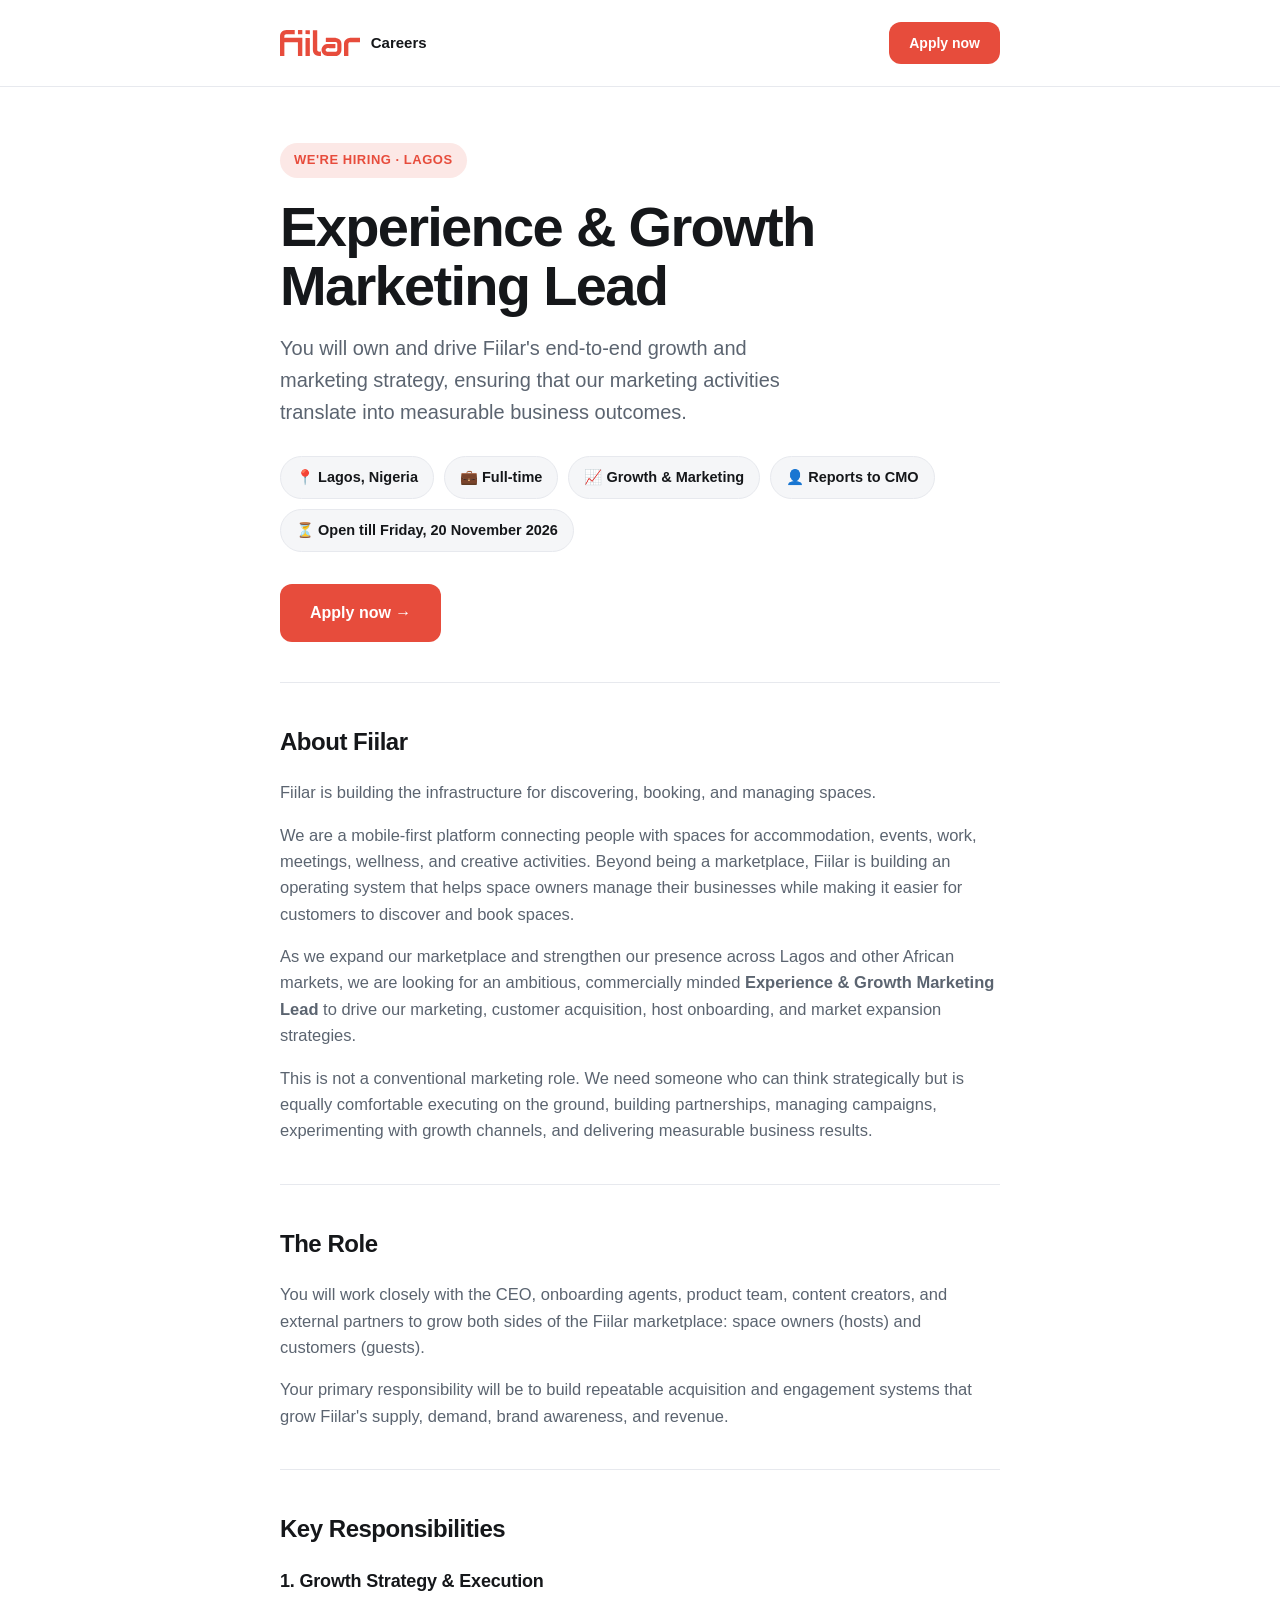
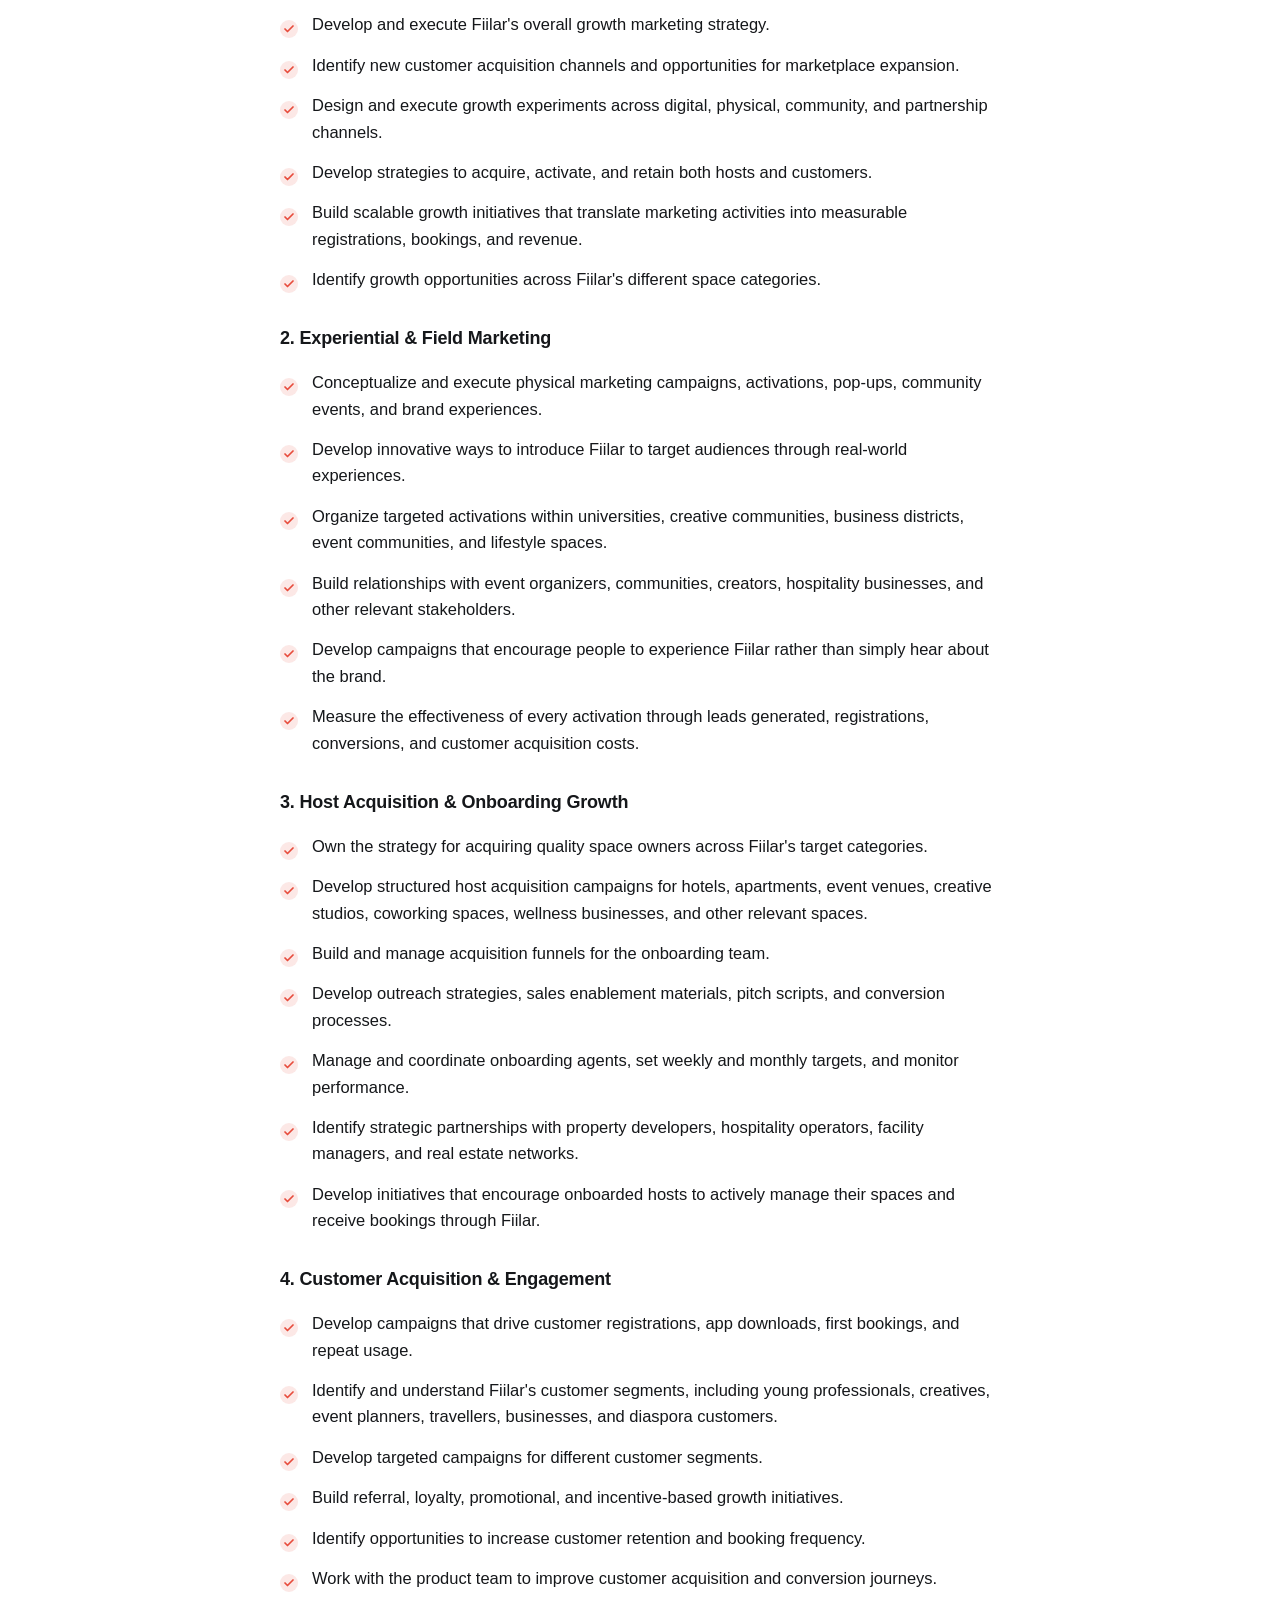
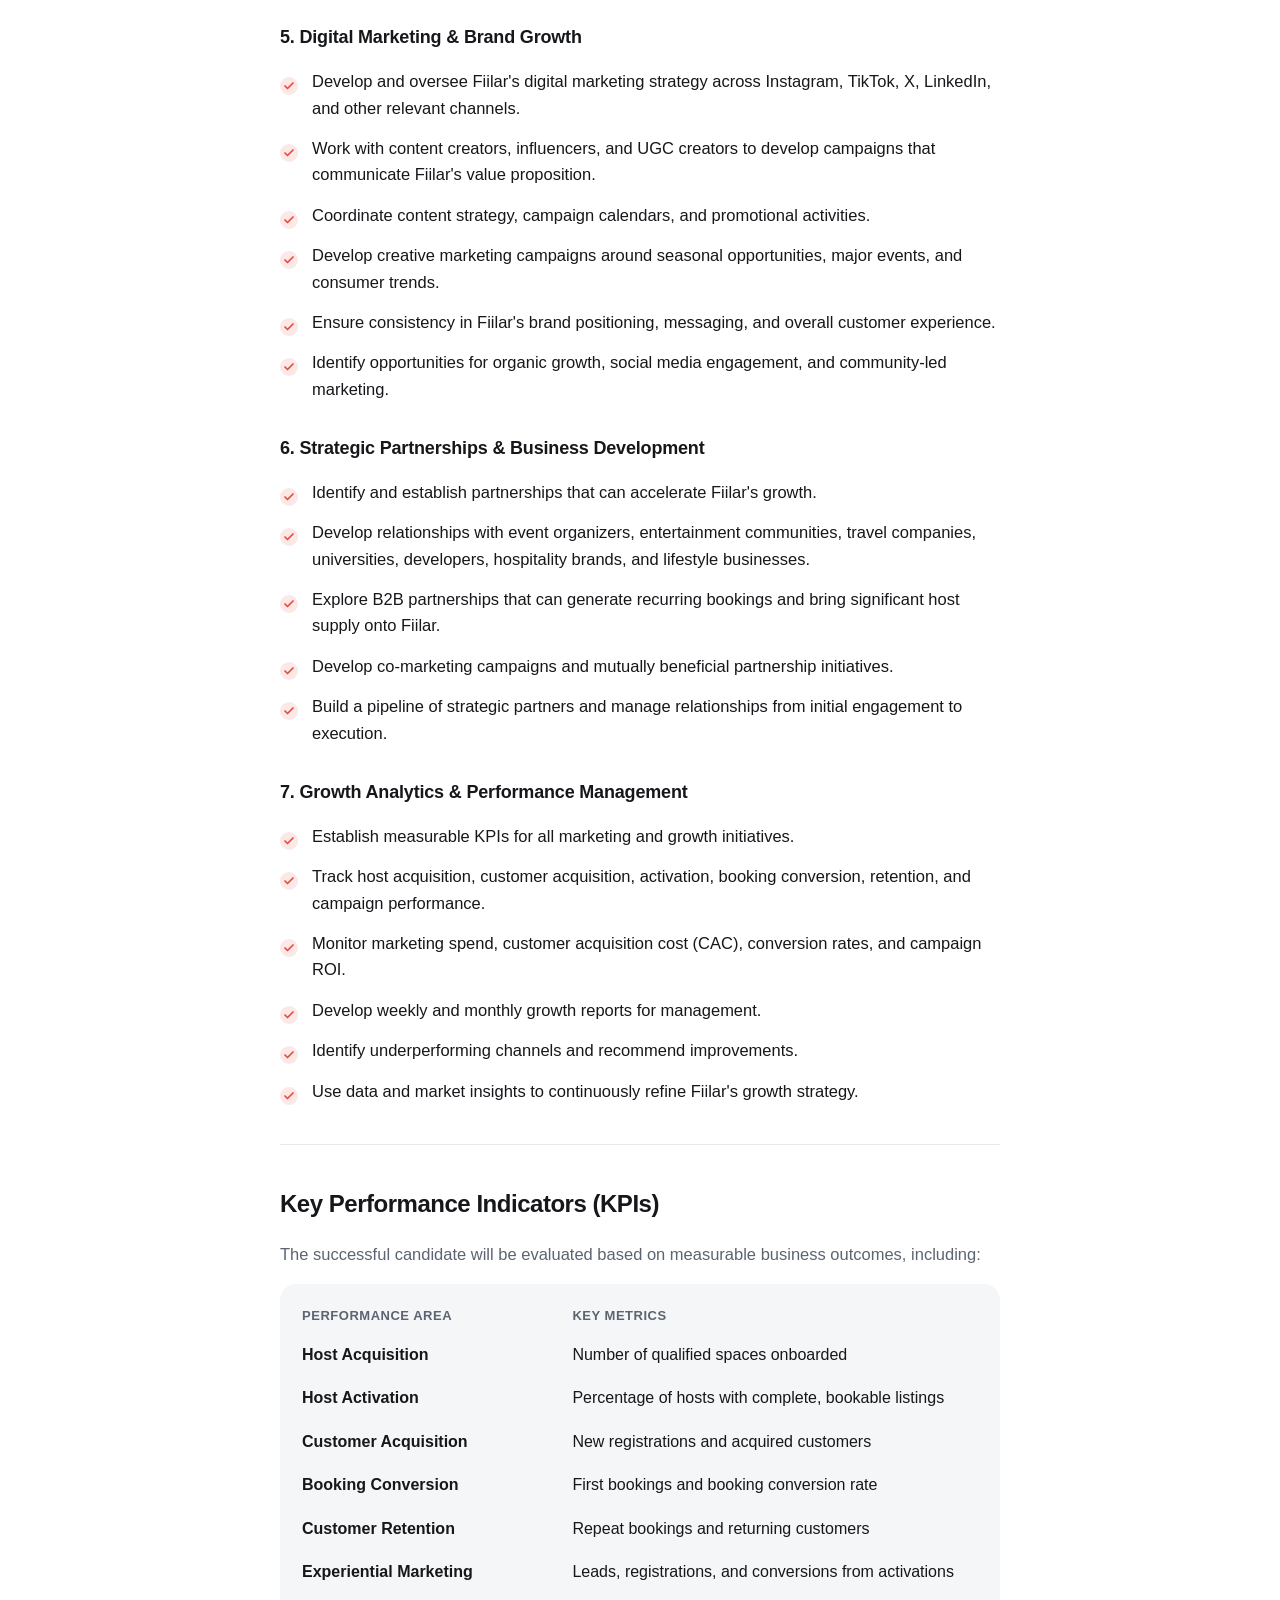
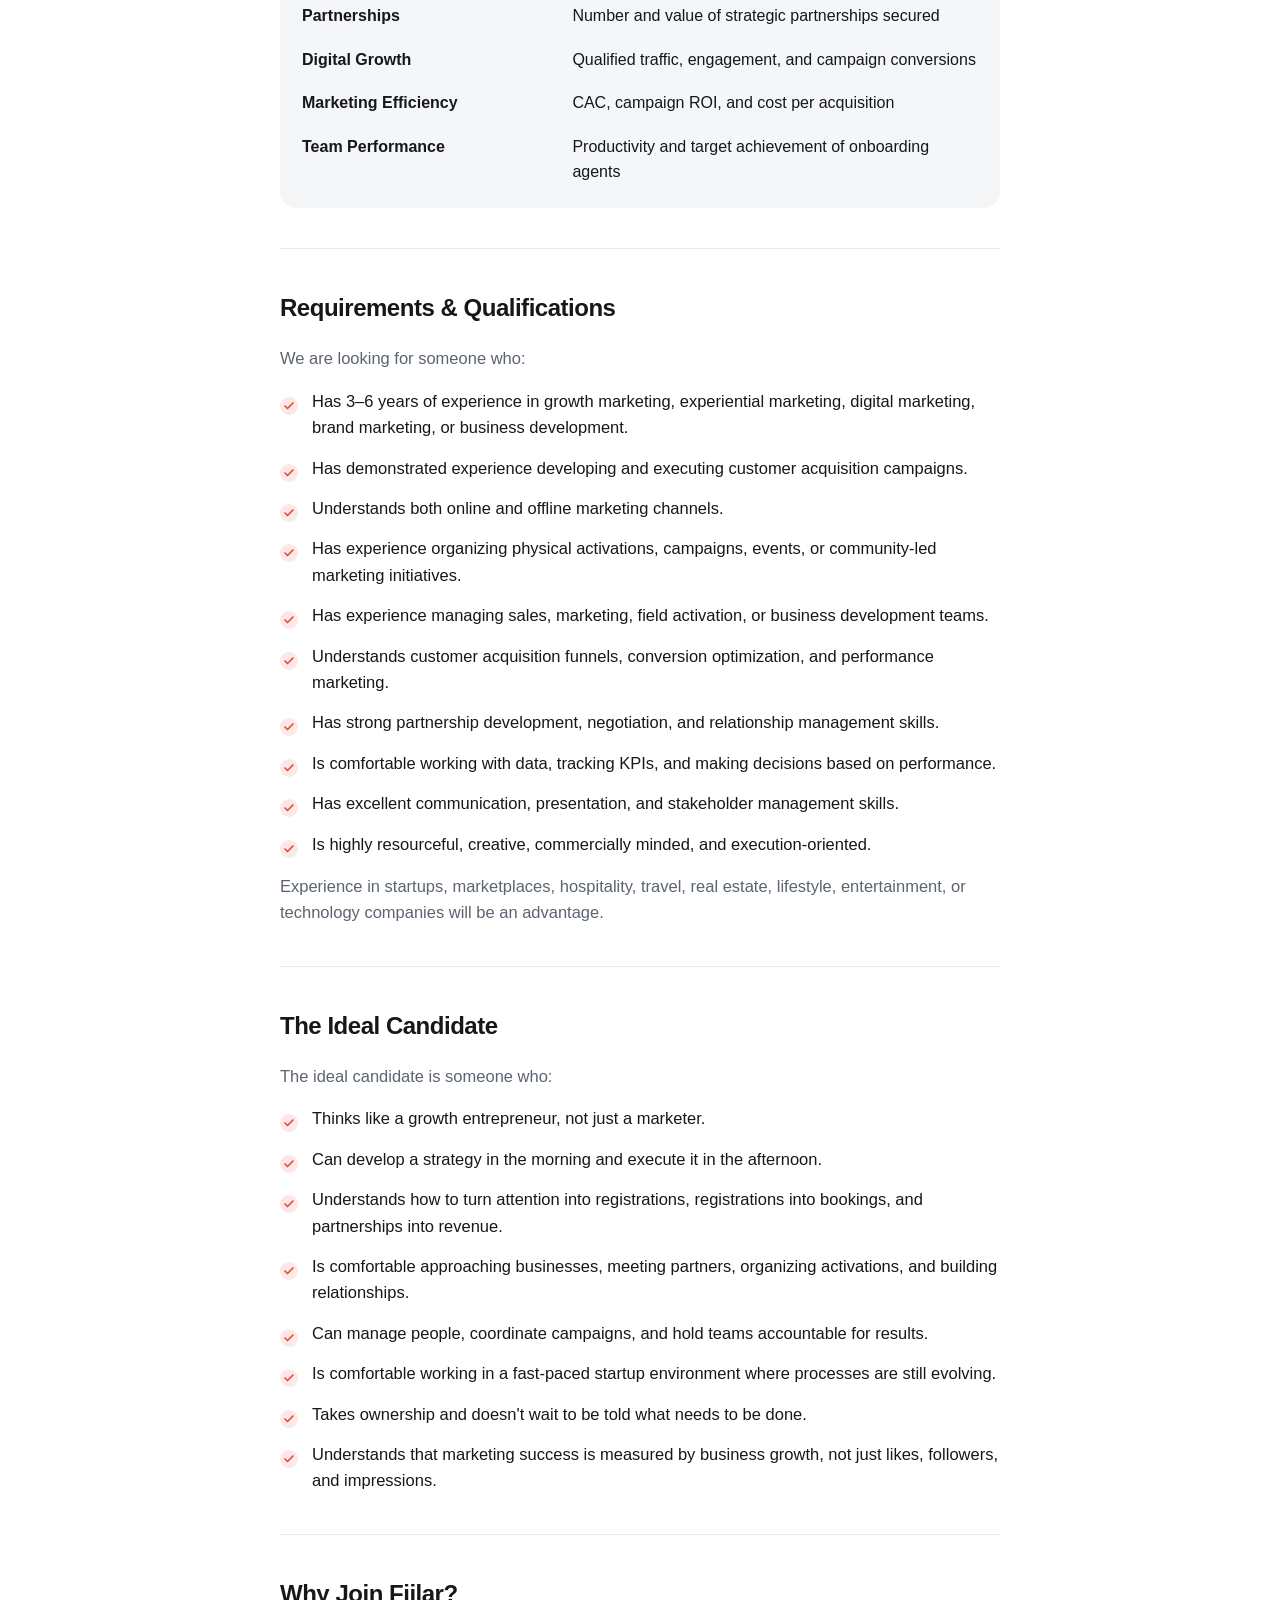
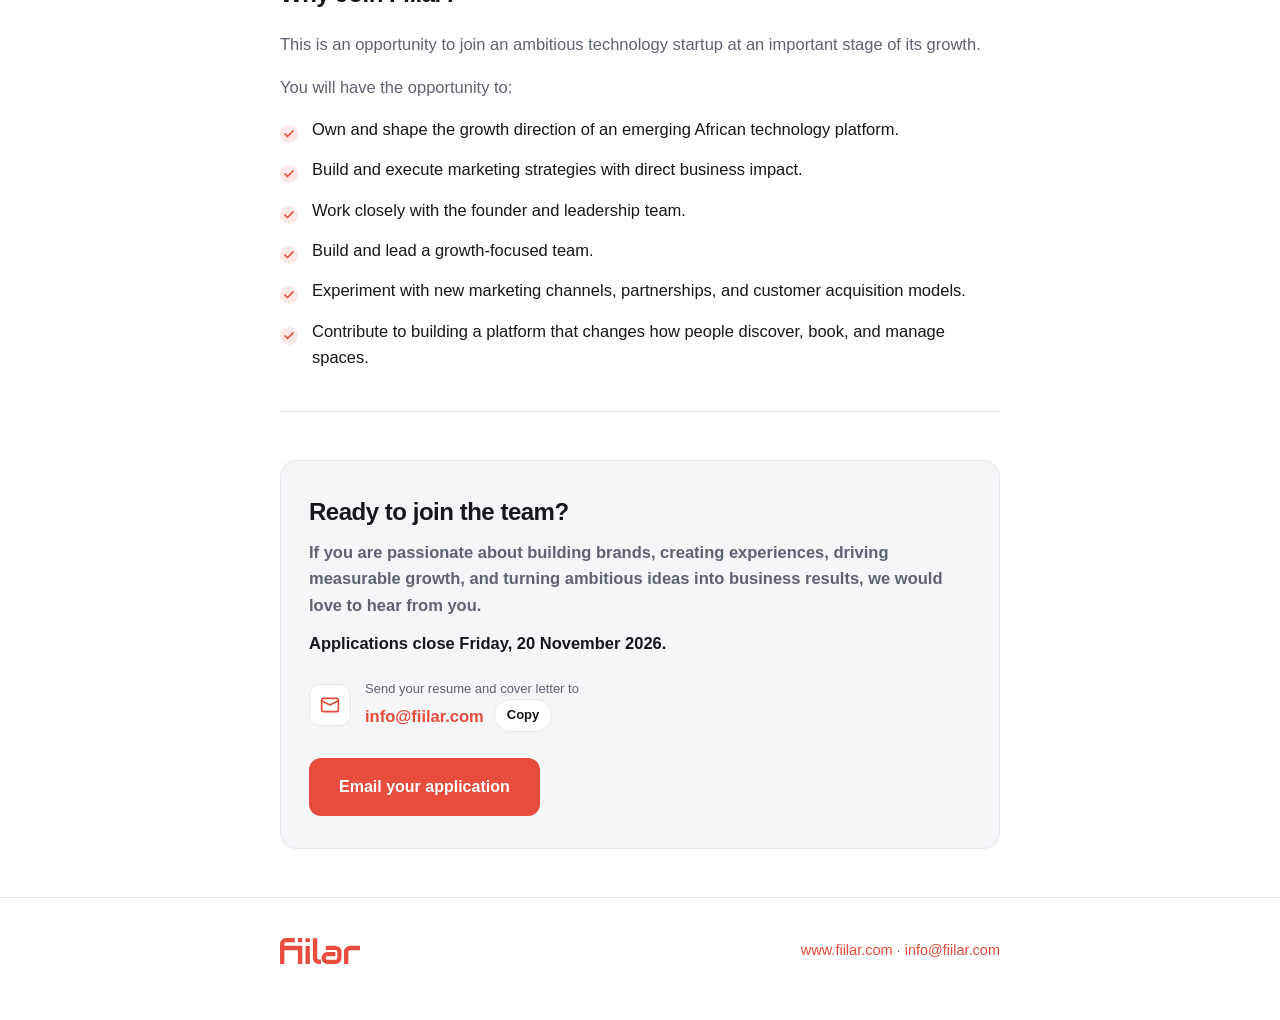
==== commit faa58050: "Say "Open till" instead of "Apply by" for the closing date Co-Authored-By: Claude Opus 5.5 <noreply@" ====
--- a/experience-growth-marketing-lead/index.html
+++ b/experience-growth-marketing-lead/index.html
@@ -6,10 +6,10 @@
   <meta name="viewport" content="width=device-width, initial-scale=1.0" />
   <title>Experience &amp; Growth Marketing Lead · Fiilar Careers (Lagos)</title>
   <link rel="icon" type="image/png" href="../logo-icon.png" />
-  <meta name="description" content="Fiilar is hiring an Experience &amp; Growth Marketing Lead in Lagos. Full-time, reporting to the CMO. Own and drive Fiilar's end-to-end growth and marketing strategy. Apply by Friday, 20 November 2026." />
+  <meta name="description" content="Fiilar is hiring an Experience &amp; Growth Marketing Lead in Lagos. Full-time, reporting to the CMO. Own and drive Fiilar's end-to-end growth and marketing strategy. Open till Friday, 20 November 2026." />
 
   <meta property="og:title" content="We're hiring: Experience &amp; Growth Marketing Lead at Fiilar" />
-  <meta property="og:description" content="Full-time · Lagos · Reports to the CMO. Own Fiilar's growth and marketing. Apply by Friday, 20 November 2026." />
+  <meta property="og:description" content="Full-time · Lagos · Reports to the CMO. Own Fiilar's growth and marketing. Open till Friday, 20 November 2026." />
   <meta property="og:type" content="website" />
   <meta property="og:url" content="https://careers.fiilar.com/experience-growth-marketing-lead/" />
   <meta property="og:image" content="https://careers.fiilar.com/experience-growth-marketing-lead/og.jpg" />
@@ -39,7 +39,7 @@
           <span class="chip">💼 Full-time</span>
           <span class="chip">📈 Growth &amp; Marketing</span>
           <span class="chip">👤 Reports to CMO</span>
-          <span class="chip">⏳ Apply by Friday, 20 November 2026</span>
+          <span class="chip">⏳ Open till Friday, 20 November 2026</span>
         </div>
 
         <a class="cta" href="#apply">Apply now →</a>
